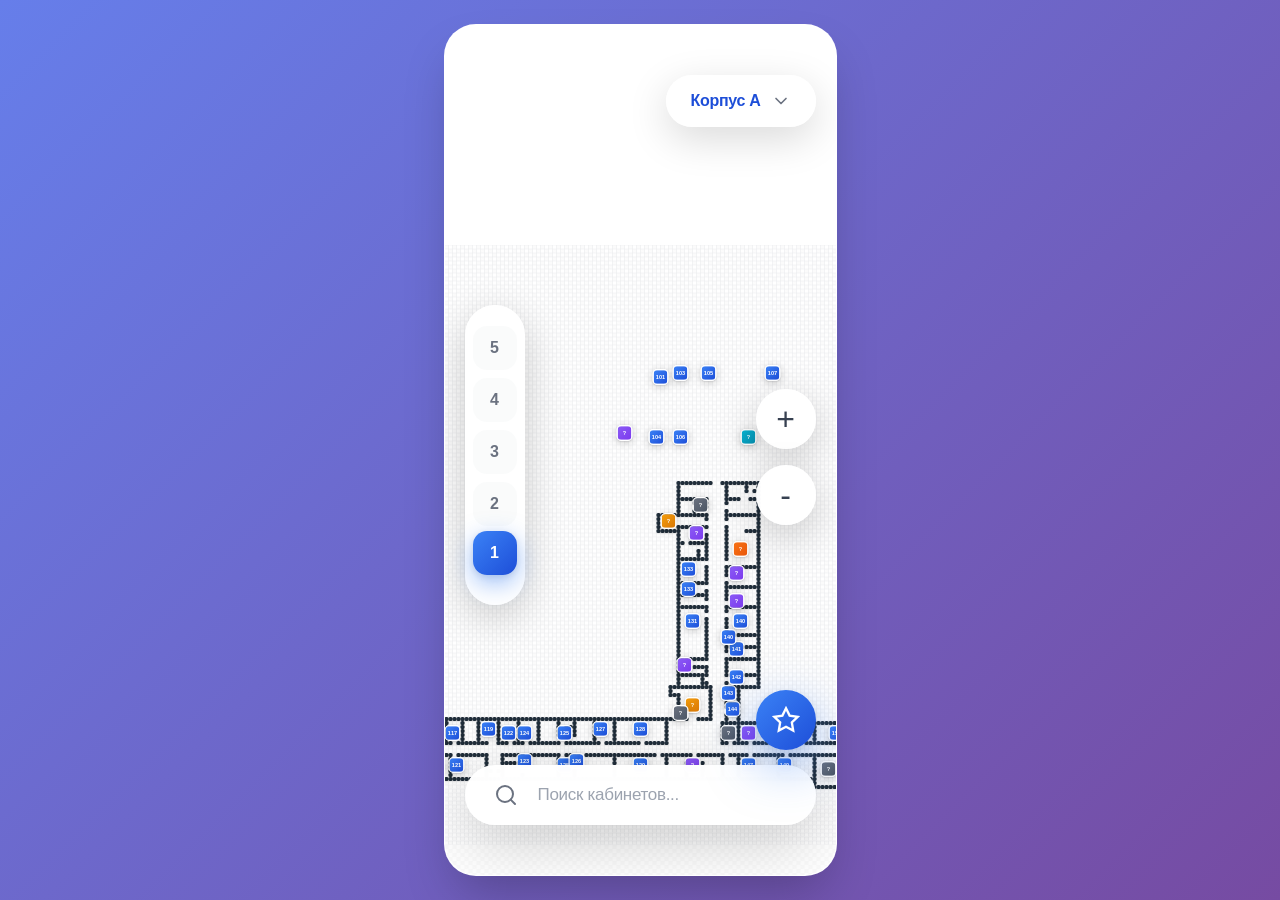
==== index.html @ cb7da91e "Add files via upload" ====
<!DOCTYPE html>
<html lang="ru">
<head>
    <title>Навигатор по ВУЗу</title>
    <meta charset="UTF-8">
    <meta name="viewport" content="width=device-width, initial-scale=1.0">
    <meta name="theme-color" content="#4a6fa5">
    
    <link rel="stylesheet" href="styles/main.css">
    <link rel="icon" href="data:image/svg+xml,<svg xmlns=%22http://www.w3.org/2000/svg%22 viewBox=%220 0 100 100%22><text y=%22.9em%22 font-size=%2290%22>📍</text></svg>">
</head>
<body>
    <div class="app-container" id="appContainer">
        <!-- Карта -->
        <div class="map-container" id="mapContainer">
            <div class="map-grid" id="mapGrid"></div>
            <div class="map-content" id="mapContent"></div>
        </div>
        
        <!-- Индикатор перемещения -->
        <div class="move-indicator" id="moveIndicator">Перемещайте карту пальцем</div>
        
        <!-- Информация о маршруте -->
        <div class="route-info" id="routeInfo">
            <div class="route-header">
                <div class="route-title">Маршрут построен</div>
                <button class="close-btn" id="closeRouteInfo">×</button>
            </div>
            <div class="route-details">
                <div class="route-detail">
                    <svg class="detail-icon" viewBox="0 0 24 24" fill="none" stroke="currentColor">
                        <circle cx="12" cy="12" r="10" stroke-width="2"/>
                        <path d="M12 8V12L14 14" stroke-width="2"/>
                    </svg>
                    <span>От: <span id="routeFrom">-</span></span>
                </div>
                <div class="route-detail">
                    <svg class="detail-icon" viewBox="0 0 24 24" fill="none" stroke="currentColor">
                        <path d="M21 10c0 7-9 13-9 13s-9-6-9-13a9 9 0 0 1 18 0z" stroke-width="2"/>
                        <circle cx="12" cy="10" r="3" stroke-width="2"/>
                    </svg>
                    <span>До: <span id="routeTo">-</span></span>
                </div>
            </div>
            <div class="route-stats">
                <div class="stat-item">
                    <div class="stat-value" id="routeDistance">-</div>
                    <div class="stat-label">Расстояние</div>
                </div>
                <div class="stat-item">
                    <div class="stat-value" id="routeTime">-</div>
                    <div class="stat-label">Время</div>
                </div>
                <div class="stat-item">
                    <div class="stat-value" id="routeFloor">1</div>
                    <div class="stat-label">Этаж</div>
                </div>
            </div>
        </div>
        
        <!-- Селектор корпусов -->
        <div class="building-selector">
            <div class="building-btn" id="buildingBtn">
                <span id="currentBuilding">Корпус А</span>
                <svg width="20" height="20" viewBox="0 0 24 24" fill="none" stroke="currentColor">
                    <path d="M6 9L12 15L18 9" stroke-width="2" stroke-linecap="round" stroke-linejoin="round"/>
                </svg>
            </div>
            <div class="building-dropdown" id="buildingDropdown">
                <div class="building-option active" data-building="A">Корпус А</div>
                <div class="building-option" data-building="B">Корпус Б</div>
                <div class="building-option" data-building="V">Корпус В</div>
                <div class="building-option" data-building="G">Корпус Г</div>
                <div class="building-option" data-building="D">Корпус Д</div>
            </div>
        </div>
        
        <!-- ПОИСК ВНИЗУ (обычный режим) -->
        <div class="search-container">
            <div class="search-box" id="searchTrigger">
                <svg class="search-icon" viewBox="0 0 24 24" fill="none" stroke="currentColor">
                    <path d="M11 19C15.4183 19 19 15.4183 19 11C19 6.58172 15.4183 3 11 3C6.58172 3 3 6.58172 3 11C3 15.4183 6.58172 19 11 19Z" stroke-width="2" stroke-linecap="round" stroke-linejoin="round"/>
                    <path d="M21 21L16.65 16.65" stroke-width="2" stroke-linecap="round" stroke-linejoin="round"/>
                </svg>
                <div class="search-placeholder">Поиск кабинетов...</div>
            </div>
        </div>
        
        <!-- Быстрое построение маршрута -->
        <div class="route-btn" id="quickRouteBtn">
            <svg class="route-icon" viewBox="0 0 24 24" fill="none" stroke="currentColor" stroke-width="2">
                <path d="M12 2L15.09 8.26L22 9.27L17 14.14L18.18 21.02L12 17.77L5.82 21.02L7 14.14L2 9.27L8.91 8.26L12 2Z"/>
            </svg>
        </div>
        
        <!-- Масштаб карты -->
        <div class="zoom-controls">
            <button class="zoom-btn" id="zoomIn">+</button>
            <button class="zoom-btn" id="zoomOut">-</button>
        </div>
        
        <!-- Переключение этажей -->
        <div class="floor-controls">
            <div class="floor-btn" data-floor="5">5</div>
            <div class="floor-btn" data-floor="4">4</div>
            <div class="floor-btn" data-floor="3">3</div>
            <div class="floor-btn" data-floor="2">2</div>
            <div class="floor-btn active" data-floor="1">1</div>
        </div>
        
        <!-- Окно информации о точке -->
        <div class="point-info" id="pointInfo">
            <div class="point-header">
                <div class="point-title" id="pointTitle">Кабинет 101</div>
                <button class="close-btn" id="closePointInfo">×</button>
            </div>
            <div class="point-details">
                <div class="point-detail">
                    <svg class="detail-icon" viewBox="0 0 24 24" fill="none" stroke="currentColor">
                        <rect x="3" y="3" width="18" height="18" rx="2" stroke-width="2"/>
                        <path d="M3 9h18" stroke-width="2"/>
                        <path d="M9 21V9" stroke-width="2"/>
                    </svg>
                    <span>Тип: <span id="pointType">Кабинет</span></span>
                </div>
                <div class="point-detail">
                    <svg class="detail-icon" viewBox="0 0 24 24" fill="none" stroke="currentColor">
                        <path d="M19 21V5a2 2 0 0 0-2-2H7a2 2 0 0 0-2 2v16m14 0h2m-2 0h-5m-9 0H3m2 0h5M9 7h1m-1 4h1m4-4h1m-1 4h1m-5 8v-4h1v4m3-4v4" stroke-width="2"/>
                    </svg>
                    <span>Этаж: <span id="pointFloor">1</span></span>
                </div>
                <div class="point-detail">
                    <svg class="detail-icon" viewBox="0 0 24 24" fill="none" stroke="currentColor">
                        <circle cx="12" cy="12" r="10" stroke-width="2"/>
                        <path d="M12 6V12L16 14" stroke-width="2"/>
                    </svg>
                    <span>Время: 8:00-20:00</span>
                </div>
            </div>
            <div class="point-buttons">
                <button class="btn btn-secondary" id="setAsStartPoint">Отсюда</button>
                <button class="btn btn-primary" id="setAsEndPoint">Сюда</button>
            </div>
        </div>
    </div>
    
    <!-- ПОЛНОЭКРАННЫЙ ПОИСК -->
    <div class="search-overlay" id="searchOverlay">
        <div class="search-header">
            <div class="search-input-container">
                <svg class="search-icon" viewBox="0 0 24 24" fill="none" stroke="currentColor">
                    <path d="M11 19C15.4183 19 19 15.4183 19 11C19 6.58172 15.4183 3 11 3C6.58172 3 3 6.58172 3 11C3 15.4183 6.58172 19 11 19Z" stroke-width="2" stroke-linecap="round" stroke-linejoin="round"/>
                    <path d="M21 21L16.65 16.65" stroke-width="2" stroke-linecap="round" stroke-linejoin="round"/>
                </svg>
                <input type="text" class="search-input-full" placeholder="Поиск кабинетов..." id="searchInputFull" autocomplete="off">
                <button class="search-close-btn" id="closeSearch">×</button>
            </div>
        </div>
        <div class="search-results" id="searchResults">
            <!-- Результаты поиска будут добавляться динамически -->
        </div>
    </div>

    <!-- Скрипты -->
    <script src="scripts/utils.js"></script>
    <script src="scripts/pathfinder.js"></script>
    <script src="scripts/main.js"></script>
    
    <!-- Данные карты -->
    <script>
        window.mapData = {
            "floors": [
                {
                    "id": 0,
                    "name": "Этаж 1",
                    "grid": {
                        "width": 225,
                        "height": 150
                    },
                    "walls": [
                        [8,53],[9,53],[10,53],[11,53],[12,53],[13,53],[14,53],[15,53],[16,53],[17,53],[18,53],[19,53],[20,53],[21,53],[16,121],[16,122],[16,123],[16,124],[16,119],[16,118],[15,118],[14,118],[13,118],[16,117],[16,115],[16,114],[16,113],[16,111],[16,108],[13,114],[13,115],[13,116],[13,117],[12,118],[11,118],[10,118],[9,118],[15,124],[27,143],[26,143],[22,143],[23,143],[24,143],[25,143],[28,143],[28,142],[28,127],[28,128],[28,129],[28,130],[28,131],[28,132],[28,133],[28,135],[28,136],[24,140],[25,140],[26,140],[28,141],[28,140],[28,139],[28,138],[28,137],[28,134],[27,140],[19,130],[20,130],[17,130],[17,129],[17,128],[17,126],[17,124],[17,125],[14,124],[13,124],[10,124],[9,124],[11,124],[12,124],[9,123],[9,122],[9,121],[9,120],[9,119],[9,143],[9,140],[9,142],[9,141],[9,139],[9,138],[9,137],[9,135],[9,136],[9,134],[9,133],[9,131],[9,132],[9,130],[9,129],[9,128],[9,127],[9,125],[9,126],[10,130],[11,130],[12,130],[13,130],[14,130],[16,130],[15,130],[21,130],[20,131],[20,133],[20,132],[20,143],[21,143],[20,141],[20,140],[20,139],[23,141],[23,140],[20,134],[20,136],[20,138],[20,137],[20,135],[10,143],[11,143],[12,143],[13,143],[14,143],[15,143],[16,143],[18,143],[17,143],[19,143],[23,130],[26,130],[25,130],[24,130],[27,130],[25,124],[24,124],[23,124],[21,124],[22,124],[21,121],[21,122],[21,123],[21,119],[21,118],[21,117],[21,115],[21,114],[21,113],[22,113],[23,113],[24,113],[25,113],[24,114],[24,115],[24,117],[24,116],[22,118],[23,118],[24,118],[24,119],[24,120],[24,121],[24,122],[24,123],[19,116],[13,113],[14,113],[15,113],[21,111],[21,110],[22,110],[23,110],[21,108],[21,107],[22,107],[23,107],[24,107],[25,107],[27,107],[26,107],[28,107],[28,108],[28,109],[28,110],[28,111],[28,112],[28,113],[26,113],[27,113],[24,110],[25,110],[27,110],[26,110],[16,107],[16,105],[16,106],[21,105],[21,104],[21,103],[21,102],[21,101],[16,95],[16,97],[16,98],[16,99],[16,100],[16,102],[16,103],[16,104],[16,101],[15,107],[14,107],[13,107],[12,107],[11,107],[10,107],[9,107],[16,110],[15,110],[14,110],[13,110],[12,110],[11,110],[10,110],[9,110],[9,109],[9,108],[9,111],[9,112],[9,113],[10,113],[11,113],[12,113],[21,96],[21,100],[21,99],[21,98],[21,97],[21,95],[21,94],[21,92],[21,91],[21,90],[21,89],[21,88],[21,86],[21,87],[22,89],[23,89],[24,89],[25,89],[26,89],[27,89],[28,89],[28,102],[28,101],[28,100],[28,99],[28,98],[28,97],[28,95],[28,96],[28,94],[28,93],[28,91],[28,90],[28,92],[24,94],[25,94],[26,94],[27,94],[26,102],[25,102],[24,102],[23,102],[25,103],[25,104],[22,105],[23,105],[24,105],[25,105],[26,105],[27,105],[28,105],[28,106],[28,104],[28,103],[14,103],[14,102],[14,100],[14,101],[14,97],[14,99],[14,98],[9,97],[10,97],[12,97],[13,97],[11,97],[16,94],[16,93],[9,98],[9,99],[9,100],[9,101],[9,102],[9,103],[9,104],[9,105],[9,106],[10,103],[11,103],[12,103],[13,103],[19,100],[15,94],[14,94],[9,94],[10,94],[11,94],[12,94],[13,94],[9,95],[9,96],[9,93],[9,91],[9,90],[9,89],[9,92],[10,89],[11,89],[13,89],[14,89],[15,89],[16,90],[16,92],[16,91],[16,89],[16,87],[16,84],[16,85],[16,86],[16,88],[12,89],[16,81],[16,80],[16,79],[16,78],[16,77],[16,76],[16,75],[16,73],[16,72],[16,71],[21,81],[21,84],[21,83],[21,82],[22,83],[23,83],[24,83],[25,83],[26,83],[27,83],[28,84],[28,85],[28,86],[28,88],[28,87],[28,83],[28,82],[28,81],[29,82],[31,82],[30,82],[32,82],[33,82],[33,81],[33,80],[33,79],[33,78],[33,77],[31,77],[32,77],[28,78],[28,77],[29,77],[30,77],[28,76],[28,75],[28,74],[28,73],[28,71],[28,72],[21,78],[21,77],[21,76],[21,75],[21,72],[21,71],[21,70],[21,69],[21,73],[21,68],[21,67],[20,67],[19,67],[18,67],[17,67],[9,67],[10,67],[11,67],[12,67],[14,67],[16,67],[15,67],[13,67],[16,68],[16,69],[16,70],[22,67],[23,67],[25,67],[24,67],[26,67],[28,67],[27,67],[28,68],[28,69],[28,70],[9,69],[9,88],[9,87],[9,86],[9,85],[9,84],[10,83],[11,83],[13,83],[12,83],[14,83],[15,83],[16,83],[15,78],[14,78],[15,75],[13,75],[12,75],[11,75],[10,75],[9,76],[9,75],[9,77],[9,79],[9,80],[9,81],[9,78],[9,82],[9,83],[10,78],[11,78],[12,78],[13,78],[9,74],[9,73],[9,72],[9,71],[9,70],[9,68],[23,72],[24,72],[25,72],[27,72],[26,72],[22,78],[27,78],[26,78],[25,78],[24,78],[23,78],[29,133],[30,133],[31,133],[32,133],[33,133],[33,124],[33,123],[33,122],[33,121],[33,120],[33,119],[29,118],[30,118],[31,118],[32,118],[33,118],[33,127],[33,128],[33,132],[33,131],[33,130],[33,129],[31,127],[32,127],[29,127],[34,127],[35,127],[37,127],[37,128],[37,129],[37,131],[37,132],[34,133],[35,133],[36,133],[37,133],[38,133],[40,133],[41,133],[39,133],[42,133],[43,133],[46,133],[45,133],[48,127],[38,127],[39,127],[40,127],[41,127],[42,127],[43,127],[44,127],[45,127],[46,127],[47,127],[44,133],[47,133],[49,133],[48,133],[50,133],[51,133],[53,133],[52,133],[54,133],[55,133],[56,133],[57,133],[59,133],[58,133],[60,133],[64,133],[65,133],[65,132],[65,131],[65,130],[65,129],[66,127],[65,127],[65,128],[67,127],[68,127],[69,127],[70,127],[70,129],[70,130],[70,132],[70,133],[66,133],[67,133],[69,133],[68,133],[69,129],[68,129],[66,129],[67,129],[61,133],[62,133],[63,133],[61,132],[61,131],[61,130],[61,129],[61,127],[61,128],[64,131],[62,131],[55,127],[56,127],[57,127],[58,127],[59,127],[60,127],[52,127],[51,127],[50,127],[52,128],[54,127],[52,129],[52,130],[52,131],[52,132],[52,124],[34,118],[35,118],[36,118],[37,118],[35,124],[36,122],[35,122],[35,123],[37,122],[38,122],[38,121],[38,120],[38,119],[38,118],[38,123],[38,124],[40,124],[41,124],[42,124],[42,123],[42,121],[36,124],[37,124],[42,122],[42,120],[42,119],[39,118],[40,118],[41,118],[25,116],[26,116],[27,116],[28,116],[28,117],[28,118],[28,120],[28,124],[28,123],[28,122],[28,121],[28,119],[29,124],[30,124],[31,124],[42,118],[43,118],[44,118],[46,118],[45,118],[47,122],[47,121],[47,120],[47,119],[47,118],[45,124],[44,124],[46,124],[47,124],[48,124],[50,124],[49,124],[51,122],[51,123],[51,124],[51,121],[51,120],[51,118],[51,119],[48,118],[49,118],[50,118],[52,118],[53,118],[54,118],[55,118],[55,119],[55,120],[55,121],[55,122],[55,123],[54,124],[55,124],[56,124],[58,124],[57,124],[59,124],[61,124],[60,124],[56,118],[57,118],[58,118],[59,119],[59,121],[59,123],[59,122],[59,120],[59,118],[61,118],[60,118],[62,118],[63,118],[64,118],[64,119],[64,120],[64,122],[64,123],[64,124],[64,121],[65,118],[67,118],[66,118],[69,118],[68,118],[70,118],[71,118],[72,118],[69,121],[69,120],[69,119],[69,124],[69,123],[69,122],[68,124],[65,124],[66,124],[70,124],[72,124],[73,124],[74,124],[74,123],[74,122],[74,121],[74,120],[74,118],[74,119],[73,118],[75,118],[76,118],[77,118],[78,118],[79,118],[72,127],[73,127],[74,127],[75,127],[76,127],[77,127],[79,127],[78,127],[81,127],[82,127],[83,127],[84,127],[83,132],[83,131],[83,129],[83,128],[83,130],[87,127],[86,127],[88,127],[89,127],[90,127],[92,127],[91,127],[93,127],[93,128],[93,129],[93,130],[93,131],[93,132],[79,128],[79,129],[79,130],[79,131],[79,132],[71,133],[73,133],[72,133],[74,133],[75,133],[76,133],[77,133],[79,133],[78,133],[81,133],[80,133],[82,133],[83,133],[84,133],[85,133],[87,133],[86,133],[88,133],[89,133],[90,133],[92,133],[93,133],[94,133],[91,133],[95,133],[97,133],[96,133],[98,133],[99,133],[100,133],[101,133],[103,133],[102,133],[104,133],[105,133],[106,133],[106,132],[106,131],[106,130],[106,129],[106,128],[106,127],[106,123],[106,121],[106,122],[106,120],[106,119],[106,118],[107,118],[108,118],[109,118],[110,118],[111,118],[80,118],[82,118],[81,118],[83,118],[84,118],[85,118],[86,118],[87,118],[88,118],[89,118],[90,118],[92,118],[91,118],[93,118],[94,118],[95,118],[96,118],[97,118],[98,118],[99,118],[100,118],[102,118],[101,118],[103,118],[104,118],[105,118],[93,119],[93,120],[93,121],[93,122],[93,123],[93,124],[75,124],[77,124],[76,124],[78,124],[79,124],[81,124],[82,124],[83,124],[84,124],[85,124],[86,124],[87,124],[89,124],[88,124],[91,124],[92,124],[88,123],[88,122],[88,121],[88,119],[88,120],[94,124],[94,127],[95,127],[96,127],[97,127],[98,127],[99,127],[100,127],[102,127],[101,127],[103,127],[105,127],[101,124],[102,124],[103,124],[104,124],[105,124],[106,124],[98,124],[99,124],[95,124],[96,124],[97,124],[79,119],[79,120],[79,121],[79,122],[81,120],[83,119],[83,120],[82,120],[83,121],[83,122],[107,133],[108,133],[109,133],[110,133],[107,127],[109,127],[108,127],[110,127],[111,127],[112,127],[114,127],[115,127],[117,127],[118,127],[116,127],[120,127],[120,128],[120,129],[120,130],[120,131],[120,132],[111,133],[113,133],[112,133],[114,133],[115,133],[116,133],[117,133],[118,133],[119,133],[120,133],[115,132],[115,131],[115,130],[115,129],[111,130],[111,129],[111,131],[111,132],[119,127],[120,124],[120,123],[120,122],[120,121],[120,119],[120,120],[121,133],[122,133],[124,133],[132,133],[130,133],[123,133],[125,133],[126,133],[128,133],[127,133],[129,133],[131,133],[133,133],[124,132],[124,131],[124,130],[124,129],[124,128],[124,127],[122,127],[123,127],[125,127],[126,127],[128,127],[129,127],[130,127],[131,127],[132,127],[133,127],[134,128],[134,129],[134,130],[134,131],[134,132],[134,133],[134,127],[135,127],[137,127],[138,127],[139,127],[140,127],[141,127],[142,127],[143,127],[143,128],[143,129],[143,130],[143,132],[143,131],[143,133],[141,133],[135,133],[136,133],[137,133],[138,133],[139,133],[140,133],[142,133],[114,118],[115,118],[116,118],[117,118],[117,116],[117,117],[121,118],[121,117],[121,115],[121,114],[122,114],[123,114],[121,113],[121,111],[121,110],[121,109],[122,110],[123,110],[124,110],[124,111],[124,112],[124,113],[124,114],[124,115],[124,117],[124,119],[124,116],[124,118],[121,119],[122,119],[123,119],[124,120],[124,121],[124,122],[124,123],[123,124],[124,124],[121,124],[125,124],[126,124],[128,124],[129,124],[130,124],[131,124],[132,124],[134,124],[133,124],[134,123],[134,122],[134,120],[134,121],[134,119],[125,119],[126,119],[127,119],[128,119],[129,119],[130,119],[131,119],[133,119],[135,119],[136,119],[137,119],[138,119],[139,119],[141,119],[142,119],[143,120],[143,121],[143,122],[143,123],[143,124],[143,119],[140,119],[139,124],[141,124],[142,124],[135,124],[136,124],[137,124],[138,124],[117,111],[117,112],[117,114],[117,115],[117,113],[121,107],[121,106],[121,105],[121,104],[121,103],[122,103],[123,103],[124,103],[126,103],[127,103],[125,103],[122,107],[123,107],[124,107],[126,107],[125,107],[127,107],[128,107],[129,106],[128,103],[129,103],[129,105],[129,104],[129,107],[129,108],[129,109],[125,110],[126,110],[128,110],[127,110],[129,110],[129,102],[129,101],[129,100],[129,99],[129,98],[121,101],[121,100],[122,100],[123,100],[124,100],[125,100],[126,100],[127,100],[128,100],[109,117],[109,116],[109,115],[109,114],[109,112],[109,113],[108,112],[107,110],[107,111],[107,112],[108,110],[109,110],[110,110],[112,110],[113,110],[111,110],[114,110],[115,110],[116,110],[117,110],[116,109],[116,107],[116,106],[116,105],[116,103],[116,102],[115,103],[114,103],[113,103],[112,103],[111,103],[109,103],[110,103],[114,107],[115,107],[115,108],[115,109],[109,107],[110,107],[111,107],[112,107],[113,107],[114,105],[113,105],[115,105],[109,109],[109,108],[109,106],[109,105],[109,104],[121,98],[121,97],[122,97],[123,97],[125,97],[124,99],[124,97],[126,97],[127,97],[128,97],[129,97],[116,101],[116,100],[116,99],[116,98],[116,97],[116,95],[116,94],[116,93],[116,91],[116,90],[115,90],[114,90],[113,90],[112,90],[111,90],[110,90],[109,90],[109,102],[109,101],[109,100],[109,99],[109,98],[109,97],[109,96],[109,95],[109,94],[109,93],[109,92],[109,91],[121,96],[121,95],[121,93],[121,94],[121,91],[121,90],[122,90],[123,90],[124,90],[125,90],[126,90],[128,90],[127,90],[129,91],[129,93],[129,94],[129,95],[129,96],[129,92],[129,90],[129,89],[129,88],[129,87],[129,86],[129,85],[129,84],[121,85],[122,85],[123,85],[125,85],[124,85],[126,85],[127,85],[128,85],[121,84],[121,88],[121,87],[121,86],[116,88],[116,87],[116,86],[116,84],[116,83],[116,82],[116,81],[116,80],[115,84],[114,84],[112,84],[109,84],[109,85],[109,86],[109,87],[109,88],[109,89],[110,87],[111,87],[112,87],[113,87],[114,87],[115,87],[110,84],[111,84],[113,84],[116,78],[116,77],[116,76],[116,75],[116,74],[116,72],[116,73],[116,70],[116,68],[116,67],[116,65],[116,64],[116,63],[115,63],[114,63],[113,63],[112,63],[111,63],[110,63],[109,63],[109,83],[109,82],[109,81],[109,79],[109,80],[109,77],[109,78],[109,76],[109,75],[109,74],[109,73],[109,72],[109,71],[107,71],[108,71],[109,70],[110,70],[112,70],[111,70],[113,70],[114,70],[115,70],[112,74],[113,74],[114,74],[115,74],[110,74],[114,77],[114,76],[110,78],[111,78],[112,78],[113,78],[114,78],[115,78],[121,82],[121,81],[121,80],[121,78],[121,77],[121,76],[121,75],[121,74],[121,73],[121,72],[121,71],[121,70],[121,68],[121,67],[122,67],[123,67],[124,67],[125,67],[126,71],[127,71],[128,71],[129,83],[129,82],[129,81],[129,80],[122,80],[123,80],[124,80],[125,80],[127,80],[126,80],[128,80],[129,79],[129,78],[129,77],[129,76],[129,75],[129,74],[129,73],[129,72],[129,71],[129,70],[129,69],[129,68],[129,67],[126,67],[127,67],[128,67],[121,66],[121,64],[121,63],[121,62],[121,61],[121,60],[121,59],[120,59],[117,59],[116,59],[122,59],[123,59],[124,59],[125,59],[126,59],[127,59],[129,59],[128,59],[129,60],[129,66],[129,65],[129,64],[129,63],[129,62],[129,61],[127,63],[128,63],[126,61],[126,60],[128,61],[122,63],[123,63],[124,63],[108,67],[107,67],[106,67],[105,67],[104,68],[104,69],[104,70],[104,71],[105,71],[106,71],[104,67],[109,67],[110,67],[111,67],[112,67],[113,67],[114,67],[115,67],[113,66],[113,64],[109,66],[109,65],[109,64],[109,62],[109,61],[109,60],[109,59],[110,59],[111,59],[112,59],[113,59],[114,59],[115,59],[116,96],[144,127],[145,127],[146,127],[147,127],[148,127],[144,124],[145,124],[146,124],[148,124],[147,124],[150,124],[151,124],[151,123],[151,122],[151,121],[151,120],[151,119],[144,119],[145,119],[146,119],[147,119],[148,119],[149,119],[150,119],[153,119],[152,119],[154,119],[156,119],[155,119],[157,119],[158,119],[159,119],[160,119],[161,119],[162,119],[166,119],[165,119],[164,119],[163,119],[152,124],[153,124],[154,124],[155,124],[163,124],[162,124],[161,124],[160,124],[159,124],[158,124],[166,124],[167,124],[167,123],[167,122],[167,121],[167,120],[167,119],[168,119],[169,119],[170,119],[173,119],[172,119],[171,119],[174,119],[174,120],[174,121],[168,124],[169,124],[150,127],[151,127],[151,128],[151,129],[151,130],[151,131],[143,134],[143,135],[144,135],[145,135],[146,135],[147,135],[148,135],[150,135],[151,135],[149,135],[151,134],[151,133],[151,132],[174,136],[174,135],[174,134],[174,133],[176,132],[175,132],[174,132],[178,132],[179,132],[181,132],[182,132],[183,132],[184,132],[184,133],[184,134],[184,135],[184,136],[175,136],[176,136],[178,136],[179,136],[181,136],[182,136],[183,136],[185,136],[186,136],[172,118],[172,117],[172,116],[172,115],[172,114],[172,113],[172,112],[172,111],[173,111],[174,111],[175,111],[176,111],[177,111],[179,111],[180,111],[178,111],[181,111],[182,111],[183,111],[184,111],[184,112],[184,113],[184,114],[184,115],[184,116],[184,118],[184,119],[184,117],[182,120],[182,121],[182,119],[183,119],[185,119],[188,119],[187,119],[186,119],[189,119],[190,119],[190,124],[188,124],[189,124],[190,123],[190,122],[190,121],[190,120],[191,124],[192,124],[193,124],[194,124],[195,124],[206,127],[206,128],[207,127],[208,127],[209,127],[211,127],[212,127],[213,127],[214,127],[215,127],[219,127],[220,127],[220,128],[220,130],[220,131],[220,132],[220,133],[220,134],[220,135],[200,136],[201,136],[202,136],[203,136],[204,136],[206,136],[205,136],[206,135],[206,134],[206,131],[206,129],[206,130],[206,132],[206,133],[214,128],[214,129],[214,130],[214,131],[214,132],[214,134],[214,135],[214,136],[214,133],[220,136],[220,129],[219,136],[218,136],[217,136],[216,136],[215,136],[207,136],[209,136],[210,136],[208,136],[211,136],[212,136],[213,136],[206,123],[206,124],[198,124],[198,123],[198,122],[198,121],[198,119],[198,120],[191,119],[193,119],[194,119],[192,119],[195,119],[196,119],[197,119],[199,124],[199,119],[200,119],[201,119],[202,119],[204,119],[203,119],[206,119],[206,121],[206,122],[206,120],[207,121],[208,121],[211,121],[212,121],[213,121],[214,121],[214,120],[214,119],[215,119],[216,119],[219,119],[218,119],[217,119],[220,119],[220,121],[220,120],[220,122],[220,123],[220,124],[219,124],[215,124],[214,122],[214,123],[214,124],[213,124],[212,124],[211,124],[207,124],[208,124],[209,124],[201,124],[202,124],[203,124],[204,124],[205,124],[189,136],[190,136],[191,136],[192,136],[194,136],[193,136],[195,136],[197,136],[196,136],[198,136],[199,136],[173,136],[172,136],[171,136],[170,136],[169,136],[151,136],[152,136],[153,136],[154,136],[155,136],[157,136],[156,136],[158,136],[159,136],[160,136],[161,136],[162,136],[163,136],[164,136],[165,136],[167,136],[168,136],[166,136],[188,136],[187,136],[183,121],[183,122],[184,122],[184,123],[185,123],[185,124],[186,124],[187,124],[173,121],[173,122],[172,122],[172,123],[171,123],[171,124],[170,124],[205,119],[207,119],[208,119],[210,119],[209,119],[211,119],[212,119],[213,119]
                    ],
                    "points": [
                        {"id": 1, "name": "Кабинет 113 (ФЭУ НИЧ)", "type": "other", "x": 13, "y": 127},
                        {"id": 3, "name": "Лестница", "type": "stairs", "x": 30, "y": 79},
                        {"id": 4, "name": "Кабинет 128", "type": "room", "x": 100, "y": 121},
                        {"id": 5, "name": "Кабинет 129", "type": "room", "x": 100, "y": 130},
                        {"id": 6, "name": "Кабинет 133", "type": "room", "x": 112, "y": 81},
                        {"id": 7, "name": "Буфет", "type": "cafe", "x": 125, "y": 76},
                        {"id": 8, "name": "Лестница", "type": "stairs", "x": 107, "y": 69},
                        {"id": 9, "name": "Кабинет 131", "type": "room", "x": 113, "y": 94},
                        {"id": 10, "name": "Деканат ФКТиПМ", "type": "office", "x": 113, "y": 130},
                        {"id": 11, "name": "Туалет (Мужской)", "type": "toilet", "x": 111, "y": 105},
                        {"id": 12, "name": "Кабинет 100С", "type": "room", "x": 210, "y": 131},
                        {"id": 13, "name": "Лестница", "type": "stairs", "x": 178, "y": 116},
                        {"id": 14, "name": "Буфет", "type": "cafe", "x": 202, "y": 122},
                        {"id": 15, "name": "Гардероб", "type": "other", "x": 194, "y": 122},
                        {"id": 16, "name": "Гардероб (Красный)", "type": "other", "x": 155, "y": 122},
                        {"id": 17, "name": "Гардероб (Желтый)", "type": "other", "x": 164, "y": 122},
                        {"id": 18, "name": "Лестница", "type": "stairs", "x": 113, "y": 115},
                        {"id": 19, "name": "Банкомат Сбер", "type": "other", "x": 110, "y": 117},
                        {"id": 20, "name": "Служебное помещение", "type": "other", "x": 122, "y": 122},
                        {"id": 21, "name": "Киоск сувенирной продукции КубГУ", "type": "other", "x": 170, "y": 121},
                        {"id": 22, "name": "Волонтерский центр", "type": "other", "x": 147, "y": 131},
                        {"id": 23, "name": "Кабинет 150", "type": "room", "x": 149, "y": 122},
                        {"id": 24, "name": "Главный вход", "type": "entrance", "x": 179, "y": 134},
                        {"id": 25, "name": "Приемная комиссия", "type": "office", "x": 114, "y": 72},
                        {"id": 26, "name": "Астрофизическая обсерватория", "type": "other", "x": 115, "y": 65},
                        {"id": 28, "name": "Кафедра информационных технологий", "type": "office", "x": 124, "y": 89},
                        {"id": 29, "name": "Кафедра математического моделирования", "type": "office", "x": 124, "y": 82},
                        {"id": 30, "name": "Кабинет 133а", "type": "room", "x": 112, "y": 86},
                        {"id": 31, "name": "Кабинет 144", "type": "room", "x": 123, "y": 116},
                        {"id": 32, "name": "Кабинет 143", "type": "room", "x": 122, "y": 112},
                        {"id": 33, "name": "Кабинет 142", "type": "room", "x": 124, "y": 108},
                        {"id": 34, "name": "Кабинет 141", "type": "room", "x": 124, "y": 101},
                        {"id": 35, "name": "Кабинет 140а", "type": "room", "x": 122, "y": 98},
                        {"id": 36, "name": "Кабинет 140", "type": "room", "x": 125, "y": 94},
                        {"id": 37, "name": "Кабинет 149", "type": "room", "x": 136, "y": 130},
                        {"id": 38, "name": "Кабинет 148", "type": "room", "x": 140, "y": 121},
                        {"id": 39, "name": "Кафедра вычислительных технологий", "type": "office", "x": 127, "y": 122},
                        {"id": 40, "name": "Кабинет 147", "type": "room", "x": 127, "y": 130},
                        {"id": 41, "name": "Лестница", "type": "stairs", "x": 26, "y": 120},
                        {"id": 42, "name": "Туалет (Инвалиды)", "type": "toilet", "x": 31, "y": 121},
                        {"id": 43, "name": "Туалет (Женский)", "type": "toilet", "x": 35, "y": 121},
                        {"id": 44, "name": "Музей", "type": "other", "x": 23, "y": 134},
                        {"id": 45, "name": "Кабинет 127", "type": "room", "x": 90, "y": 121},
                        {"id": 47, "name": "Кабинет 123", "type": "room", "x": 71, "y": 129},
                        {"id": 48, "name": "Кабинет 125а", "type": "room", "x": 81, "y": 130},
                        {"id": 49, "name": "Кабинет 125", "type": "room", "x": 81, "y": 122},
                        {"id": 50, "name": "Кабинет 126", "type": "room", "x": 84, "y": 129},
                        {"id": 51, "name": "Кабинет 124", "type": "room", "x": 71, "y": 122},
                        {"id": 52, "name": "Кабинет 122", "type": "room", "x": 67, "y": 122},
                        {"id": 53, "name": "Кабинет 119", "type": "room", "x": 62, "y": 121},
                        {"id": 55, "name": "Кабинет 121", "type": "room", "x": 54, "y": 130},
                        {"id": 57, "name": "Кафедра прикладной математики", "type": "office", "x": 43, "y": 122},
                        {"id": 58, "name": "Кабинет 117", "type": "room", "x": 53, "y": 122},
                        {"id": 59, "name": "Кабинет 118а", "type": "room", "x": 39, "y": 122},
                        {"id": 60, "name": "Кабинет 114а", "type": "room", "x": 30, "y": 130},
                        {"id": 61, "name": "Кабинет 116", "type": "room", "x": 49, "y": 130},
                        {"id": 62, "name": "Кабинет 112", "type": "room", "x": 14, "y": 121},
                        {"id": 63, "name": "Кабинет 110а", "type": "room", "x": 23, "y": 116},
                        {"id": 64, "name": "Кабинет 111а", "type": "room", "x": 14, "y": 116},
                        {"id": 65, "name": "Кабинет 108", "type": "room", "x": 22, "y": 106},
                        {"id": 66, "name": "Кабинет 110", "type": "room", "x": 23, "y": 109},
                        {"id": 67, "name": "Кабинет 109а", "type": "room", "x": 23, "y": 111},
                        {"id": 68, "name": "Кабинет 111", "type": "room", "x": 13, "y": 112},
                        {"id": 69, "name": "Кабинет 109", "type": "room", "x": 13, "y": 109},
                        {"id": 70, "name": "Кабинет 106", "type": "room", "x": 24, "y": 92},
                        {"id": 71, "name": "Кабинет 106а", "type": "room", "x": 24, "y": 99},
                        {"id": 72, "name": "Кабинет 107а", "type": "room", "x": 12, "y": 96},
                        {"id": 73, "name": "Кабинет 107б", "type": "room", "x": 13, "y": 105},
                        {"id": 74, "name": "Кабинет 105", "type": "room", "x": 23, "y": 85},
                        {"id": 75, "name": "Кабинет 102", "type": "room", "x": 24, "y": 75},
                        {"id": 76, "name": "Кабинет 101", "type": "room", "x": 12, "y": 71},
                        {"id": 77, "name": "Кабинет 103", "type": "room", "x": 13, "y": 81},
                        {"id": 78, "name": "Лифт", "type": "elevator", "x": 127, "y": 48},
                        {"id": 79, "name": "Кафедра анализа данных и искусственного интеллекта", "type": "office", "x": 96, "y": 47},
                        {"id": 80, "name": "Кабинет А104", "type": "room", "x": 104, "y": 48},
                        {"id": 81, "name": "Кабинет А106", "type": "room", "x": 110, "y": 48},
                        {"id": 82, "name": "Кабинет А103", "type": "room", "x": 110, "y": 32},
                        {"id": 83, "name": "Кабинет А101а", "type": "room", "x": 105, "y": 33},
                        {"id": 84, "name": "Кабинет А105а", "type": "room", "x": 117, "y": 32},
                        {"id": 85, "name": "Кабинет А107а", "type": "room", "x": 133, "y": 32}
                    ]
                }
            ],
            "config": {
                "wallColor": "#2c3e50"
            }
        };
        
        // Инициализируем приложение после загрузки страницы
        document.addEventListener('DOMContentLoaded', function() {
            if (window.initApp) window.initApp();
        });
    </script>

    <!-- Модальное окно построения маршрута -->
<div class="route-modal" id="routeModal">
    <div class="route-modal-content">
        <div class="modal-title">Построить маршрут</div>
        <div class="input-group">
            <label class="input-label">Откуда:</label>
            <input type="text" class="modal-input" id="routeFromInput" 
                   placeholder="Начните вводить название..." autocomplete="off">
        </div>
        <div class="input-group">
            <label class="input-label">Куда:</label>
            <input type="text" class="modal-input" id="routeToInput" 
                   placeholder="Начните вводить название..." autocomplete="off">
        </div>
        <div class="modal-buttons">
            <button class="btn btn-secondary" id="cancelRouteBtn">Отмена</button>
            <button class="btn btn-primary" id="confirmRouteBtn">Построить</button>
        </div>
    </div>
</div>

</body>
</html>
---- styles/main.css ----
* {
    margin: 0;
    padding: 0;
    box-sizing: border-box;
    font-family: -apple-system, BlinkMacSystemFont, 'Segoe UI', 'Roboto', 'Oxygen', 'Ubuntu', sans-serif;
}

body {
    background: linear-gradient(135deg, #667eea 0%, #764ba2 100%);
    min-height: 100vh;
    display: flex;
    align-items: center;
    justify-content: center;
    padding: 20px;
    overflow: hidden;
}

.app-container {
    width: 100%;
    max-width: 393px;
    height: 852px;
    background: white;
    border-radius: 32px;
    box-shadow: 
        0 25px 50px -12px rgba(0, 0, 0, 0.25),
        0 0 15px rgba(255, 255, 255, 0.1) inset;
    overflow: hidden;
    position: relative;
    touch-action: none;
    display: flex;
    flex-direction: column;
    border: 1px solid rgba(255, 255, 255, 0.2);
}

/* Карта */
.map-container {
    width: 2250px; /* 225 cells * 10px */
    height: 1500px; /* 150 cells * 10px */
    position: relative;
    background: 
        linear-gradient(45deg, #fafafa 25%, transparent 25%),
        linear-gradient(-45deg, #fafafa 25%, transparent 25%),
        linear-gradient(45deg, transparent 75%, #fafafa 75%),
        linear-gradient(-45deg, transparent 75%, #fafafa 75%);
    background-size: 20px 20px;
    background-position: 0 0, 0 10px, 10px -10px, -10px 0px;
    transform-origin: center center;
    transition: transform 0.1s ease-out, filter 0.3s ease;
    cursor: grab;
    flex: 1;
    overflow: hidden;
    border-radius: 20px;
    margin: -400px -625px; /* Центрируем карту */
}

.map-container:active {
    cursor: grabbing;
}

.map-container.blurred {
    filter: blur(8px);
    opacity: 0.95;
}

.map-grid {
    position: absolute;
    top: 0;
    left: 0;
    width: 100%;
    height: 100%;
    z-index: 1;
    pointer-events: none;
}

.map-content {
    position: absolute;
    top: 0;
    left: 0;
    width: 100%;
    height: 100%;
    z-index: 2;
}

.cell {
    position: absolute;
    border: 1px solid rgba(229, 231, 235, 0.5);
    background: rgba(255, 255, 255, 0.2);
}

.cell.wall {
    background: linear-gradient(135deg, #2c3e50, #1a252f);
    border: none;
    border-radius: 4px;
    box-shadow: 
        inset 0 2px 4px rgba(0, 0, 0, 0.3),
        0 2px 4px rgba(0, 0, 0, 0.1);
}

.point {
    position: absolute;
    width: 40px;
    height: 40px;
    border-radius: 12px;
    border: 3px solid white;
    box-shadow: 
        0 4px 20px rgba(0, 0, 0, 0.2),
        0 2px 4px rgba(0, 0, 0, 0.1);
    cursor: pointer;
    z-index: 10;
    display: flex;
    align-items: center;
    justify-content: center;
    font-weight: 700;
    color: white;
    font-size: 14px;
    transition: all 0.3s cubic-bezier(0.4, 0, 0.2, 1);
    transform: translate(-50%, -50%);
    user-select: none;
    overflow: hidden;
}

.point:hover {
    transform: translate(-50%, -50%) scale(1.15);
    box-shadow: 
        0 8px 32px rgba(0, 0, 0, 0.3),
        0 4px 8px rgba(0, 0, 0, 0.2);
    z-index: 20;
}

.point.selected {
    transform: translate(-50%, -50%) scale(1.2);
    box-shadow: 
        0 0 0 4px rgba(59, 130, 246, 0.5),
        0 8px 32px rgba(0, 0, 0, 0.4);
    animation: pulse 2s infinite;
}

.point-label {
    position: absolute;
    top: -45px;
    left: 50%;
    transform: translateX(-50%);
    background: rgba(17, 24, 39, 0.95);
    color: white;
    padding: 8px 16px;
    border-radius: 12px;
    font-size: 12px;
    font-weight: 500;
    white-space: nowrap;
    opacity: 0;
    transition: all 0.3s ease;
    pointer-events: none;
    z-index: 30;
    box-shadow: 
        0 8px 32px rgba(0, 0, 0, 0.3),
        0 2px 4px rgba(0, 0, 0, 0.1);
    backdrop-filter: blur(10px);
    border: 1px solid rgba(255, 255, 255, 0.1);
}

.point:hover .point-label {
    opacity: 1;
    transform: translateX(-50%) translateY(-5px);
}

/* Цвета точек */
.point.start {
    background: linear-gradient(135deg, #10b981, #059669);
}

.point.end {
    background: linear-gradient(135deg, #ef4444, #dc2626);
}

.point.entrance { 
    background: linear-gradient(135deg, #10b981, #059669);
}

.point.stairs { 
    background: linear-gradient(135deg, #f59e0b, #d97706);
}

.point.elevator { 
    background: linear-gradient(135deg, #06b6d4, #0891b2);
}

.point.toilet { 
    background: linear-gradient(135deg, #8b5cf6, #7c3aed);
}

.point.cafe { 
    background: linear-gradient(135deg, #f97316, #ea580c);
}

.point.library { 
    background: linear-gradient(135deg, #14b8a6, #0d9488);
}

.point.office { 
    background: linear-gradient(135deg, #8b5cf6, #7c3aed);
}

.point.room { 
    background: linear-gradient(135deg, #3b82f6, #1d4ed8);
}

.point.other { 
    background: linear-gradient(135deg, #6b7280, #4b5563);
}

@keyframes pulse {
    0% { 
        box-shadow: 
            0 0 0 0 rgba(59, 130, 246, 0.7),
            0 8px 32px rgba(0, 0, 0, 0.3);
    }
    70% { 
        box-shadow: 
            0 0 0 10px rgba(59, 130, 246, 0),
            0 8px 32px rgba(0, 0, 0, 0.3);
    }
    100% { 
        box-shadow: 
            0 0 0 0 rgba(59, 130, 246, 0),
            0 8px 32px rgba(0, 0, 0, 0.3);
    }
}

.route-cell {
    position: absolute;
    background: linear-gradient(135deg, rgba(59, 130, 246, 0.4), rgba(139, 92, 246, 0.4));
    border: 2px solid rgba(59, 130, 246, 0.8);
    z-index: 5;
    border-radius: 6px;
    animation: fadeIn 0.5s ease-out;
}

.route-line {
    position: absolute;
    background: linear-gradient(90deg, #3b82f6, #8b5cf6);
    border-radius: 4px;
    z-index: 6;
    transform-origin: 0 0;
    box-shadow: 
        0 2px 8px rgba(59, 130, 246, 0.4),
        0 0 4px rgba(255, 255, 255, 0.5) inset;
    animation: drawLine 0.5s ease-out;
}

@keyframes fadeIn {
    from { 
        opacity: 0; 
        transform: scale(0.8) rotate(-5deg); 
    }
    to { 
        opacity: 1; 
        transform: scale(1) rotate(0); 
    }
}

@keyframes drawLine {
    from { 
        transform: scaleX(0); 
        opacity: 0.5;
    }
    to { 
        transform: scaleX(1); 
        opacity: 1;
    }
}

/* Индикатор перемещения */
.move-indicator {
    position: absolute;
    top: 20px;
    left: 50%;
    transform: translateX(-50%);
    background: rgba(17, 24, 39, 0.95);
    color: white;
    padding: 12px 24px;
    border-radius: 24px;
    font-size: 14px;
    font-weight: 500;
    z-index: 100;
    box-shadow: 
        0 8px 32px rgba(0, 0, 0, 0.3),
        0 2px 4px rgba(255, 255, 255, 0.1) inset;
    backdrop-filter: blur(20px);
    border: 1px solid rgba(255, 255, 255, 0.1);
    animation: slideDown 0.5s cubic-bezier(0.34, 1.56, 0.64, 1);
    display: none;
    white-space: nowrap;
}

@keyframes slideDown {
    from { 
        transform: translate(-50%, -30px); 
        opacity: 0; 
    }
    to { 
        transform: translate(-50%, 0); 
        opacity: 1; 
    }
}

/* Информация о маршруте */
.route-info {
    position: absolute;
    top: 20px;
    left: 20px;
    right: 20px;
    background: rgba(255, 255, 255, 0.95);
    border-radius: 24px;
    padding: 24px;
    box-shadow: 
        0 20px 60px rgba(0, 0, 0, 0.2),
        0 0 0 1px rgba(255, 255, 255, 0.1) inset;
    z-index: 100;
    display: none;
    animation: slideUp 0.4s cubic-bezier(0.34, 1.56, 0.64, 1);
    backdrop-filter: blur(20px);
    border: 1px solid rgba(255, 255, 255, 0.2);
}

.route-info.active {
    display: block;
}

.route-header {
    display: flex;
    justify-content: space-between;
    align-items: center;
    margin-bottom: 20px;
}

.route-title {
    font-size: 20px;
    font-weight: 700;
    color: #111827;
    letter-spacing: -0.5px;
}

.close-btn {
    background: rgba(243, 244, 246, 0.8);
    border: none;
    font-size: 24px;
    color: #6b7280;
    cursor: pointer;
    width: 40px;
    height: 40px;
    display: flex;
    align-items: center;
    justify-content: center;
    border-radius: 50%;
    transition: all 0.3s ease;
    backdrop-filter: blur(10px);
}

.close-btn:hover {
    background: rgba(229, 231, 235, 0.9);
    color: #111827;
    transform: rotate(90deg);
}

.route-details {
    margin-bottom: 24px;
}

.route-detail {
    display: flex;
    align-items: center;
    margin-bottom: 16px;
    color: #374151;
    font-size: 15px;
    font-weight: 500;
}

.route-detail .detail-icon {
    width: 24px;
    height: 24px;
    margin-right: 12px;
    color: #3b82f6;
    flex-shrink: 0;
}

.route-stats {
    display: flex;
    justify-content: space-between;
    padding-top: 20px;
    border-top: 1px solid rgba(229, 231, 235, 0.8);
}

.stat-item {
    text-align: center;
    flex: 1;
}

.stat-value {
    font-size: 28px;
    font-weight: 800;
    color: #1d4ed8;
    margin-bottom: 6px;
    letter-spacing: -1px;
}

.stat-label {
    font-size: 13px;
    color: #6b7280;
    font-weight: 600;
    text-transform: uppercase;
    letter-spacing: 0.5px;
    opacity: 0.8;
}

/* Селектор корпусов */
.building-selector {
    position: absolute;
    top: 50px;
    right: 20px;
    z-index: 100;
}

.building-btn {
    min-width: 150px;
    height: 52px;
    background: rgba(255, 255, 255, 0.95);
    border-radius: 26px;
    box-shadow: 
        0 12px 40px rgba(0, 0, 0, 0.15),
        0 0 0 1px rgba(255, 255, 255, 0.1) inset;
    display: flex;
    align-items: center;
    justify-content: space-between;
    padding: 0 24px;
    cursor: pointer;
    transition: all 0.4s cubic-bezier(0.34, 1.56, 0.64, 1);
    font-weight: 700;
    color: #1d4ed8;
    border: 1px solid rgba(255, 255, 255, 0.2);
    backdrop-filter: blur(20px);
    user-select: none;
    letter-spacing: -0.3px;
}

.building-btn:hover {
    transform: translateY(-3px);
    box-shadow: 
        0 20px 60px rgba(0, 0, 0, 0.25),
        0 0 0 1px rgba(255, 255, 255, 0.2) inset;
    border-color: rgba(59, 130, 246, 0.3);
}

.building-btn svg {
    transition: transform 0.4s ease;
    color: #6b7280;
}

.building-btn:hover svg {
    transform: rotate(180deg);
}

.building-dropdown {
    position: absolute;
    top: 64px;
    right: 0;
    width: 180px;
    background: rgba(255, 255, 255, 0.98);
    border-radius: 20px;
    box-shadow: 
        0 20px 60px rgba(0, 0, 0, 0.25),
        0 0 0 1px rgba(255, 255, 255, 0.1) inset;
    display: none;
    flex-direction: column;
    overflow: hidden;
    z-index: 1000;
    border: 1px solid rgba(255, 255, 255, 0.2);
    backdrop-filter: blur(30px);
    animation: fadeInUp 0.4s cubic-bezier(0.34, 1.56, 0.64, 1);
}

@keyframes fadeInUp {
    from { 
        opacity: 0; 
        transform: translateY(-20px) scale(0.95); 
    }
    to { 
        opacity: 1; 
        transform: translateY(0) scale(1); 
    }
}

.building-option {
    padding: 18px 24px;
    cursor: pointer;
    transition: all 0.3s ease;
    font-weight: 600;
    color: #374151;
    border-bottom: 1px solid rgba(243, 244, 246, 0.8);
    user-select: none;
    position: relative;
    overflow: hidden;
}

.building-option:hover {
    background: rgba(249, 250, 251, 0.9);
    color: #1d4ed8;
    padding-left: 32px;
}

.building-option.active {
    background: linear-gradient(135deg, rgba(59, 130, 246, 0.1), rgba(29, 78, 216, 0.1));
    color: #1d4ed8;
    font-weight: 700;
}

.building-option:last-child {
    border-bottom: none;
}

/* ПОИСК */
.search-container {
    position: absolute;
    bottom: 50px;
    left: 20px;
    right: 20px;
    z-index: 100;
}

.search-box {
    width: 100%;
    height: 60px;
    background: rgba(255, 255, 255, 0.98);
    border-radius: 30px;
    box-shadow: 
        0 16px 60px rgba(0, 0, 0, 0.2),
        0 0 0 1px rgba(255, 255, 255, 0.1) inset;
    display: flex;
    align-items: center;
    padding: 0 28px;
    gap: 20px;
    cursor: pointer;
    transition: all 0.4s cubic-bezier(0.34, 1.56, 0.64, 1);
    border: 1px solid rgba(255, 255, 255, 0.2);
    backdrop-filter: blur(20px);
    user-select: none;
}

.search-box:hover {
    transform: translateY(-3px);
    box-shadow: 
        0 24px 80px rgba(0, 0, 0, 0.3),
        0 0 0 1px rgba(255, 255, 255, 0.2) inset;
    border-color: rgba(59, 130, 246, 0.3);
}

.search-placeholder {
    flex: 1;
    font-size: 17px;
    color: #9ca3af;
    font-weight: 500;
    letter-spacing: -0.3px;
}

.search-icon {
    width: 24px;
    height: 24px;
    color: #6b7280;
    flex-shrink: 0;
}

/* Быстрое построение маршрута */
.route-btn {
    position: absolute;
    bottom: 125px;
    right: 20px;
    width: 60px;
    height: 60px;
    background: linear-gradient(135deg, #3b82f6, #1d4ed8);
    border-radius: 50%;
    box-shadow: 
        0 16px 50px rgba(59, 130, 246, 0.5),
        0 4px 12px rgba(0, 0, 0, 0.1);
    display: flex;
    align-items: center;
    justify-content: center;
    cursor: pointer;
    transition: all 0.4s cubic-bezier(0.34, 1.56, 0.64, 1);
    z-index: 100;
    border: none;
    user-select: none;
}

.route-btn:hover {
    transform: translateY(-5px) scale(1.1);
    box-shadow: 
        0 24px 80px rgba(59, 130, 246, 0.7),
        0 8px 20px rgba(0, 0, 0, 0.2);
}

.route-btn:active {
    transform: translateY(-2px) scale(1.05);
}

.route-icon {
    width: 28px;
    height: 28px;
    color: white;
}

/* МАСШТАБ КАРТЫ */
.zoom-controls {
    position: absolute;
    bottom: 350px;
    right: 20px;
    width: 60px;
    display: flex;
    flex-direction: column;
    gap: 16px;
    z-index: 100;
}

.zoom-btn {
    width: 60px;
    height: 60px;
    background: rgba(255, 255, 255, 0.98);
    border-radius: 50%;
    box-shadow: 
        0 12px 40px rgba(0, 0, 0, 0.2),
        0 0 0 1px rgba(255, 255, 255, 0.1) inset;
    display: flex;
    align-items: center;
    justify-content: center;
    cursor: pointer;
    font-size: 32px;
    font-weight: 300;
    color: #374151;
    transition: all 0.4s cubic-bezier(0.34, 1.56, 0.64, 1);
    border: 1px solid rgba(255, 255, 255, 0.2);
    user-select: none;
}

.zoom-btn:hover {
    transform: translateY(-3px);
    box-shadow: 
        0 20px 60px rgba(0, 0, 0, 0.3),
        0 0 0 1px rgba(255, 255, 255, 0.2) inset;
    border-color: rgba(59, 130, 246, 0.3);
    color: #1d4ed8;
    background: white;
}

.zoom-btn:active {
    transform: translateY(-1px);
}

/* ЭТАЖИ */
.floor-controls {
    position: absolute;
    bottom: 270px;
    left: 20px;
    width: 60px;
    height: 300px;
    background: rgba(255, 255, 255, 0.98);
    border-radius: 30px;
    box-shadow: 
        0 12px 40px rgba(0, 0, 0, 0.2),
        0 0 0 1px rgba(255, 255, 255, 0.1) inset;
    display: flex;
    flex-direction: column;
    align-items: center;
    padding: 20px 0;
    gap: 8px;
    z-index: 100;
    border: 1px solid rgba(255, 255, 255, 0.2);
    backdrop-filter: blur(20px);
}

.floor-btn {
    width: 44px;
    height: 44px;
    background: rgba(249, 250, 251, 0.8);
    border-radius: 14px;
    display: flex;
    align-items: center;
    justify-content: center;
    cursor: pointer;
    font-weight: 700;
    color: #6b7280;
    transition: all 0.4s cubic-bezier(0.34, 1.56, 0.64, 1);
    user-select: none;
    position: relative;
    overflow: hidden;
}

.floor-btn:hover {
    background: rgba(229, 231, 235, 0.9);
    transform: translateY(-3px);
    color: #374151;
}

.floor-btn.active {
    background: linear-gradient(135deg, #3b82f6, #1d4ed8);
    color: white;
    box-shadow: 
        0 8px 24px rgba(59, 130, 246, 0.5),
        0 2px 6px rgba(0, 0, 0, 0.1);
    transform: translateY(-3px);
}

/* Окно информации о точке */
.point-info {
    position: absolute;
    bottom: 20px;
    left: 20px;
    right: 20px;
    background: rgba(255, 255, 255, 0.98);
    border-radius: 28px;
    padding: 28px;
    box-shadow: 
        0 20px 80px rgba(0, 0, 0, 0.3),
        0 0 0 1px rgba(255, 255, 255, 0.1) inset;
    transform: translateY(150%);
    transition: transform 0.5s cubic-bezier(0.34, 1.56, 0.64, 1);
    z-index: 100;
    border: 1px solid rgba(255, 255, 255, 0.2);
    backdrop-filter: blur(30px);
}

.point-info.show {
    transform: translateY(0);
}

.point-header {
    display: flex;
    justify-content: space-between;
    align-items: center;
    margin-bottom: 24px;
}

.point-title {
    font-size: 22px;
    font-weight: 800;
    color: #111827;
    letter-spacing: -0.5px;
    line-height: 1.2;
}

.point-details {
    margin-bottom: 28px;
}

.point-detail {
    display: flex;
    align-items: center;
    margin-bottom: 20px;
    color: #374151;
    font-size: 16px;
    font-weight: 500;
}

.point-detail .detail-icon {
    width: 24px;
    height: 24px;
    margin-right: 16px;
    color: #6b7280;
    flex-shrink: 0;
}

.point-buttons {
    display: flex;
    gap: 16px;
}

.btn {
    flex: 1;
    padding: 18px;
    border: none;
    border-radius: 16px;
    font-weight: 700;
    font-size: 16px;
    cursor: pointer;
    transition: all 0.4s cubic-bezier(0.34, 1.56, 0.64, 1);
    display: flex;
    align-items: center;
    justify-content: center;
    user-select: none;
    letter-spacing: -0.3px;
}

.btn-primary {
    background: linear-gradient(135deg, #3b82f6, #1d4ed8);
    color: white;
    box-shadow: 
        0 8px 32px rgba(59, 130, 246, 0.5),
        0 2px 8px rgba(0, 0, 0, 0.1);
}

.btn-primary:hover {
    transform: translateY(-3px);
    box-shadow: 
        0 16px 48px rgba(59, 130, 246, 0.7),
        0 4px 12px rgba(0, 0, 0, 0.15);
    background: linear-gradient(135deg, #2563eb, #1e40af);
}

.btn-primary:active {
    transform: translateY(-1px);
}

.btn-secondary {
    background: rgba(249, 250, 251, 0.9);
    color: #374151;
    border: 1px solid rgba(229, 231, 235, 0.8);
}

.btn-secondary:hover {
    background: rgba(243, 244, 246, 0.95);
    transform: translateY(-3px);
    border-color: rgba(209, 213, 219, 0.9);
}

/* ПОЛНОЭКРАННЫЙ ПОИСК */
.search-overlay {
    position: fixed;
    top: 0;
    left: 0;
    right: 0;
    bottom: 0;
    background: linear-gradient(135deg, #667eea 0%, #764ba2 100%);
    z-index: 2000;
    display: none;
    flex-direction: column;
    animation: slideInUp 0.5s cubic-bezier(0.34, 1.56, 0.64, 1);
}

@keyframes slideInUp {
    from { 
        transform: translateY(100%);
        opacity: 0;
    }
    to { 
        transform: translateY(0);
        opacity: 1;
    }
}

.search-overlay.active {
    display: flex;
}

.search-header {
    padding: 70px 20px 30px;
    background: rgba(255, 255, 255, 0.1);
    backdrop-filter: blur(20px);
    border-bottom: 1px solid rgba(255, 255, 255, 0.1);
    flex-shrink: 0;
}

.search-input-container {
    display: flex;
    align-items: center;
    gap: 20px;
    background: rgba(255, 255, 255, 0.95);
    border-radius: 28px;
    padding: 18px 24px;
    border: 2px solid rgba(255, 255, 255, 0.2);
    transition: all 0.4s ease;
    box-shadow: 
        0 8px 32px rgba(0, 0, 0, 0.2),
        0 2px 8px rgba(255, 255, 255, 0.1) inset;
}

.search-input-container:focus-within {
    border-color: rgba(59, 130, 246, 0.6);
    background: white;
    box-shadow: 
        0 12px 48px rgba(0, 0, 0, 0.3),
        0 0 0 4px rgba(59, 130, 246, 0.2),
        0 4px 12px rgba(255, 255, 255, 0.2) inset;
    transform: translateY(-2px);
}

.search-input-full {
    flex: 1;
    border: none;
    outline: none;
    font-size: 20px;
    color: #111827;
    background: transparent;
    font-weight: 500;
    letter-spacing: -0.3px;
}

.search-input-full::placeholder {
    color: #9ca3af;
    font-weight: 400;
}

.search-close-btn {
    background: rgba(243, 244, 246, 0.8);
    border: none;
    font-size: 28px;
    color: #6b7280;
    cursor: pointer;
    width: 48px;
    height: 48px;
    display: flex;
    align-items: center;
    justify-content: center;
    border-radius: 50%;
    transition: all 0.3s ease;
    backdrop-filter: blur(10px);
    flex-shrink: 0;
}

.search-close-btn:hover {
    background: white;
    color: #111827;
    transform: rotate(90deg);
}

/* Результаты поиска */
.search-results {
    flex: 1;
    overflow-y: auto;
    padding: 0 20px 30px;
    background: rgba(255, 255, 255, 0.98);
    backdrop-filter: blur(30px);
    border-radius: 32px 32px 0 0;
    margin-top: -20px;
}

.search-category {
    margin-bottom: 36px;
    animation: fadeIn 0.6s ease-out;
}

.category-title {
    font-size: 14px;
    font-weight: 800;
    color: #6b7280;
    margin-bottom: 20px;
    text-transform: uppercase;
    letter-spacing: 1.5px;
    padding-left: 8px;
    opacity: 0.8;
}

.search-result-item {
    padding: 22px 24px;
    border-bottom: 1px solid rgba(243, 244, 246, 0.8);
    cursor: pointer;
    transition: all 0.4s cubic-bezier(0.34, 1.56, 0.64, 1);
    display: flex;
    justify-content: space-between;
    align-items: center;
    border-radius: 16px;
    margin-bottom: 6px;
    user-select: none;
    background: rgba(255, 255, 255, 0.5);
    position: relative;
    overflow: hidden;
}

.search-result-item:hover {
    background: rgba(249, 250, 251, 0.9);
    transform: translateX(8px);
    border-color: transparent;
    box-shadow: 
        0 8px 32px rgba(0, 0, 0, 0.1),
        0 2px 8px rgba(0, 0, 0, 0.05);
}

.search-result-item:last-child {
    border-bottom: none;
    margin-bottom: 0;
}

.result-type {
    font-size: 13px;
    padding: 6px 16px;
    border-radius: 20px;
    background: linear-gradient(135deg, rgba(59, 130, 246, 0.1), rgba(29, 78, 216, 0.1));
    color: #1d4ed8;
    font-weight: 700;
    text-transform: uppercase;
    letter-spacing: 0.8px;
    flex-shrink: 0;
    border: 1px solid rgba(59, 130, 246, 0.2);
}

.search-history-empty {
    text-align: center;
    padding: 80px 20px;
    color: #9ca3af;
    font-size: 18px;
    line-height: 1.6;
    font-weight: 500;
}

.search-history-empty svg {
    width: 80px;
    height: 80px;
    margin-bottom: 24px;
    color: #d1d5db;
    opacity: 0.6;
}

/* Модальное окно построения маршрута */
.route-modal {
    position: fixed;
    top: 0;
    left: 0;
    right: 0;
    bottom: 0;
    background: rgba(0, 0, 0, 0.7);
    z-index: 3000;
    display: none;
    align-items: center;
    justify-content: center;
    padding: 20px;
    animation: fadeIn 0.3s ease-out;
}

.route-modal.active {
    display: flex;
}

.route-modal-content {
    background: white;
    border-radius: 32px;
    padding: 40px;
    width: 100%;
    max-width: 400px;
    box-shadow: 
        0 32px 96px rgba(0, 0, 0, 0.4),
        0 8px 24px rgba(0, 0, 0, 0.1);
    animation: scaleIn 0.4s cubic-bezier(0.34, 1.56, 0.64, 1);
    border: 1px solid rgba(255, 255, 255, 0.2);
}

@keyframes scaleIn {
    from { 
        transform: scale(0.9); 
        opacity: 0; 
    }
    to { 
        transform: scale(1); 
        opacity: 1; 
    }
}

.modal-title {
    font-size: 24px;
    font-weight: 800;
    color: #111827;
    margin-bottom: 32px;
    letter-spacing: -0.5px;
    text-align: center;
}

.input-group {
    margin-bottom: 24px;
}

.input-label {
    display: block;
    margin-bottom: 12px;
    font-weight: 600;
    color: #374151;
    font-size: 15px;
    letter-spacing: -0.3px;
}

.modal-input {
    width: 100%;
    padding: 18px 24px;
    border: 2px solid #e5e7eb;
    border-radius: 16px;
    font-size: 16px;
    transition: all 0.3s ease;
    background: #fafafa;
    font-weight: 500;
}

.modal-input:focus {
    outline: none;
    border-color: #3b82f6;
    background: white;
    box-shadow: 
        0 0 0 4px rgba(59, 130, 246, 0.2),
        0 4px 12px rgba(0, 0, 0, 0.05);
}

.modal-buttons {
    display: flex;
    gap: 16px;
    margin-top: 36px;
}

/* Адаптивность */
@media (max-width: 480px) {
    .app-container {
        max-width: 100%;
        height: 100vh;
        border-radius: 0;
        box-shadow: none;
        border: none;
    }
    
    body {
        padding: 0;
        background: linear-gradient(135deg, #667eea 0%, #764ba2 100%);
    }
    
    .building-btn {
        min-width: 140px;
        height: 48px;
        padding: 0 20px;
        font-size: 15px;
    }
    
    .route-btn, .zoom-btn, .floor-controls {
        scale: 0.95;
    }
    
    .search-box {
        height: 56px;
        padding: 0 24px;
    }
    
    .point-info, .route-info {
        left: 16px;
        right: 16px;
        padding: 24px;
    }
    
    .route-modal-content {
        padding: 32px 24px;
    }
}

/* Прокрутка */
.search-results::-webkit-scrollbar {
    width: 8px;
}

.search-results::-webkit-scrollbar-track {
    background: rgba(243, 244, 246, 0.5);
    border-radius: 4px;
}

.search-results::-webkit-scrollbar-thumb {
    background: rgba(156, 163, 175, 0.6);
    border-radius: 4px;
    border: 2px solid transparent;
    background-clip: padding-box;
}

.search-results::-webkit-scrollbar-thumb:hover {
    background: rgba(107, 114, 128, 0.8);
}

/* Загрузка */
.loading {
    display: inline-block;
    width: 24px;
    height: 24px;
    border: 3px solid rgba(243, 244, 246, 0.8);
    border-top: 3px solid #3b82f6;
    border-radius: 50%;
    animation: spin 1s linear infinite;
    margin-right: 12px;
}

@keyframes spin {
    0% { transform: rotate(0deg); }
    100% { transform: rotate(360deg); }
}

/* Нотификации */
.notification {
    position: fixed;
    top: 20px;
    left: 50%;
    transform: translateX(-50%) translateY(-100px);
    background: linear-gradient(135deg, #10b981, #059669);
    color: white;
    padding: 16px 32px;
    border-radius: 16px;
    font-weight: 600;
    z-index: 4000;
    box-shadow: 
        0 16px 48px rgba(0, 0, 0, 0.3),
        0 4px 12px rgba(255, 255, 255, 0.1) inset;
    animation: slideDownNotification 0.5s cubic-bezier(0.34, 1.56, 0.64, 1) forwards;
    backdrop-filter: blur(20px);
    border: 1px solid rgba(255, 255, 255, 0.2);
}

@keyframes slideDownNotification {
    to { transform: translateX(-50%) translateY(0); }
}

/* Автодополнение для модального окна */
.route-suggestions {
    position: fixed !important;
    top: 0;
    left: 0;
    width: 100%;
    max-width: 400px;
    background: white;
    border-radius: 16px;
    box-shadow: 
        0 20px 60px rgba(0, 0, 0, 0.3),
        0 8px 24px rgba(0, 0, 0, 0.1);
    z-index: 4000;
    max-height: 300px;
    overflow-y: auto;
    border: 1px solid rgba(255, 255, 255, 0.2);
    backdrop-filter: blur(20px);
    animation: fadeInUp 0.3s cubic-bezier(0.34, 1.56, 0.64, 1);
}

.route-suggestion-item {
    padding: 16px 24px;
    cursor: pointer;
    border-bottom: 1px solid rgba(243, 244, 246, 0.8);
    font-size: 15px;
    color: #374151;
    font-weight: 500;
    transition: all 0.3s ease;
    display: flex;
    justify-content: space-between;
    align-items: center;
}

.route-suggestion-item:hover {
    background: rgba(249, 250, 251, 0.9);
    color: #1d4ed8;
    padding-left: 32px;
}

.route-suggestion-item:last-child {
    border-bottom: none;
}

.route-suggestion-type {
    font-size: 12px;
    padding: 4px 12px;
    border-radius: 12px;
    background: rgba(59, 130, 246, 0.1);
    color: #1d4ed8;
    font-weight: 600;
    text-transform: uppercase;
    letter-spacing: 0.5px;
}
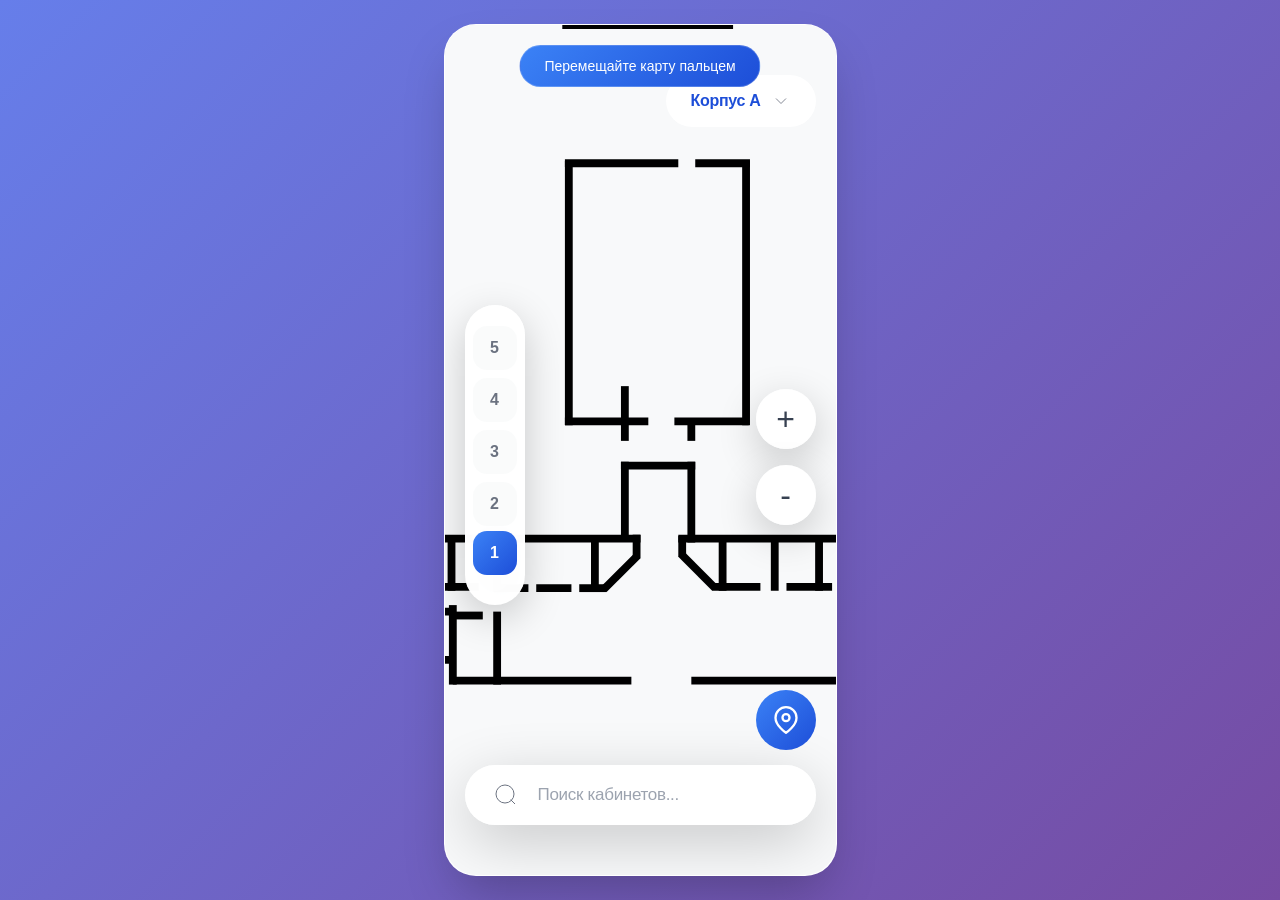
==== commit 66af1cd3: "Add files via upload" ====
--- a/index.html
+++ b/index.html
@@ -1,300 +1,98 @@
 <!DOCTYPE html>
 <html lang="ru">
 <head>
-    <title>Навигатор по ВУЗу</title>
-    <meta charset="UTF-8">
-    <meta name="viewport" content="width=device-width, initial-scale=1.0">
-    <meta name="theme-color" content="#4a6fa5">
-    
-    <link rel="stylesheet" href="styles/main.css">
-    <link rel="icon" href="data:image/svg+xml,<svg xmlns=%22http://www.w3.org/2000/svg%22 viewBox=%220 0 100 100%22><text y=%22.9em%22 font-size=%2290%22>📍</text></svg>">
+  <title>Навигатор по ВУЗу</title>
+  <meta charset="UTF-8">
+  <meta name="viewport" content="width=device-width, initial-scale=1.0, user-scalable=no">
+  <meta name="theme-color" content="#4a6fa5">
+  <link rel="icon" href="data:image/svg+xml,<svg xmlns=%22http://www.w3.org/2000/svg%22 viewBox=%220 0 100 100%22><text y=%22.9em%22 font-size=%2290%22>📍</text></svg>">
+  <link rel="stylesheet" href="styles/main.css">
 </head>
 <body>
-    <div class="app-container" id="appContainer">
-        <!-- Карта -->
-        <div class="map-container" id="mapContainer">
-            <div class="map-grid" id="mapGrid"></div>
-            <div class="map-content" id="mapContent"></div>
-        </div>
-        
-        <!-- Индикатор перемещения -->
-        <div class="move-indicator" id="moveIndicator">Перемещайте карту пальцем</div>
-        
-        <!-- Информация о маршруте -->
-        <div class="route-info" id="routeInfo">
-            <div class="route-header">
-                <div class="route-title">Маршрут построен</div>
-                <button class="close-btn" id="closeRouteInfo">×</button>
-            </div>
-            <div class="route-details">
-                <div class="route-detail">
-                    <svg class="detail-icon" viewBox="0 0 24 24" fill="none" stroke="currentColor">
-                        <circle cx="12" cy="12" r="10" stroke-width="2"/>
-                        <path d="M12 8V12L14 14" stroke-width="2"/>
-                    </svg>
-                    <span>От: <span id="routeFrom">-</span></span>
-                </div>
-                <div class="route-detail">
-                    <svg class="detail-icon" viewBox="0 0 24 24" fill="none" stroke="currentColor">
-                        <path d="M21 10c0 7-9 13-9 13s-9-6-9-13a9 9 0 0 1 18 0z" stroke-width="2"/>
-                        <circle cx="12" cy="10" r="3" stroke-width="2"/>
-                    </svg>
-                    <span>До: <span id="routeTo">-</span></span>
-                </div>
-            </div>
-            <div class="route-stats">
-                <div class="stat-item">
-                    <div class="stat-value" id="routeDistance">-</div>
-                    <div class="stat-label">Расстояние</div>
-                </div>
-                <div class="stat-item">
-                    <div class="stat-value" id="routeTime">-</div>
-                    <div class="stat-label">Время</div>
-                </div>
-                <div class="stat-item">
-                    <div class="stat-value" id="routeFloor">1</div>
-                    <div class="stat-label">Этаж</div>
-                </div>
-            </div>
-        </div>
-        
-        <!-- Селектор корпусов -->
-        <div class="building-selector">
-            <div class="building-btn" id="buildingBtn">
-                <span id="currentBuilding">Корпус А</span>
-                <svg width="20" height="20" viewBox="0 0 24 24" fill="none" stroke="currentColor">
-                    <path d="M6 9L12 15L18 9" stroke-width="2" stroke-linecap="round" stroke-linejoin="round"/>
-                </svg>
-            </div>
-            <div class="building-dropdown" id="buildingDropdown">
-                <div class="building-option active" data-building="A">Корпус А</div>
-                <div class="building-option" data-building="B">Корпус Б</div>
-                <div class="building-option" data-building="V">Корпус В</div>
-                <div class="building-option" data-building="G">Корпус Г</div>
-                <div class="building-option" data-building="D">Корпус Д</div>
-            </div>
-        </div>
-        
-        <!-- ПОИСК ВНИЗУ (обычный режим) -->
-        <div class="search-container">
-            <div class="search-box" id="searchTrigger">
-                <svg class="search-icon" viewBox="0 0 24 24" fill="none" stroke="currentColor">
-                    <path d="M11 19C15.4183 19 19 15.4183 19 11C19 6.58172 15.4183 3 11 3C6.58172 3 3 6.58172 3 11C3 15.4183 6.58172 19 11 19Z" stroke-width="2" stroke-linecap="round" stroke-linejoin="round"/>
-                    <path d="M21 21L16.65 16.65" stroke-width="2" stroke-linecap="round" stroke-linejoin="round"/>
-                </svg>
-                <div class="search-placeholder">Поиск кабинетов...</div>
-            </div>
-        </div>
-        
-        <!-- Быстрое построение маршрута -->
-        <div class="route-btn" id="quickRouteBtn">
-            <svg class="route-icon" viewBox="0 0 24 24" fill="none" stroke="currentColor" stroke-width="2">
-                <path d="M12 2L15.09 8.26L22 9.27L17 14.14L18.18 21.02L12 17.77L5.82 21.02L7 14.14L2 9.27L8.91 8.26L12 2Z"/>
-            </svg>
-        </div>
-        
-        <!-- Масштаб карты -->
-        <div class="zoom-controls">
-            <button class="zoom-btn" id="zoomIn">+</button>
-            <button class="zoom-btn" id="zoomOut">-</button>
-        </div>
-        
-        <!-- Переключение этажей -->
-        <div class="floor-controls">
-            <div class="floor-btn" data-floor="5">5</div>
-            <div class="floor-btn" data-floor="4">4</div>
-            <div class="floor-btn" data-floor="3">3</div>
-            <div class="floor-btn" data-floor="2">2</div>
-            <div class="floor-btn active" data-floor="1">1</div>
-        </div>
-        
-        <!-- Окно информации о точке -->
-        <div class="point-info" id="pointInfo">
-            <div class="point-header">
-                <div class="point-title" id="pointTitle">Кабинет 101</div>
-                <button class="close-btn" id="closePointInfo">×</button>
-            </div>
-            <div class="point-details">
-                <div class="point-detail">
-                    <svg class="detail-icon" viewBox="0 0 24 24" fill="none" stroke="currentColor">
-                        <rect x="3" y="3" width="18" height="18" rx="2" stroke-width="2"/>
-                        <path d="M3 9h18" stroke-width="2"/>
-                        <path d="M9 21V9" stroke-width="2"/>
-                    </svg>
-                    <span>Тип: <span id="pointType">Кабинет</span></span>
-                </div>
-                <div class="point-detail">
-                    <svg class="detail-icon" viewBox="0 0 24 24" fill="none" stroke="currentColor">
-                        <path d="M19 21V5a2 2 0 0 0-2-2H7a2 2 0 0 0-2 2v16m14 0h2m-2 0h-5m-9 0H3m2 0h5M9 7h1m-1 4h1m4-4h1m-1 4h1m-5 8v-4h1v4m3-4v4" stroke-width="2"/>
-                    </svg>
-                    <span>Этаж: <span id="pointFloor">1</span></span>
-                </div>
-                <div class="point-detail">
-                    <svg class="detail-icon" viewBox="0 0 24 24" fill="none" stroke="currentColor">
-                        <circle cx="12" cy="12" r="10" stroke-width="2"/>
-                        <path d="M12 6V12L16 14" stroke-width="2"/>
-                    </svg>
-                    <span>Время: 8:00-20:00</span>
-                </div>
-            </div>
-            <div class="point-buttons">
-                <button class="btn btn-secondary" id="setAsStartPoint">Отсюда</button>
-                <button class="btn btn-primary" id="setAsEndPoint">Сюда</button>
-            </div>
-        </div>
-    </div>
-    
-    <!-- ПОЛНОЭКРАННЫЙ ПОИСК -->
-    <div class="search-overlay" id="searchOverlay">
-        <div class="search-header">
-            <div class="search-input-container">
-                <svg class="search-icon" viewBox="0 0 24 24" fill="none" stroke="currentColor">
-                    <path d="M11 19C15.4183 19 19 15.4183 19 11C19 6.58172 15.4183 3 11 3C6.58172 3 3 6.58172 3 11C3 15.4183 6.58172 19 11 19Z" stroke-width="2" stroke-linecap="round" stroke-linejoin="round"/>
-                    <path d="M21 21L16.65 16.65" stroke-width="2" stroke-linecap="round" stroke-linejoin="round"/>
-                </svg>
-                <input type="text" class="search-input-full" placeholder="Поиск кабинетов..." id="searchInputFull" autocomplete="off">
-                <button class="search-close-btn" id="closeSearch">×</button>
-            </div>
-        </div>
-        <div class="search-results" id="searchResults">
-            <!-- Результаты поиска будут добавляться динамически -->
-        </div>
+  <div class="app-container" id="appContainer">
+    <!-- 🔷 КАРТА — ТОЛЬКО SVG + ТОЧКИ -->
+    <div class="map-container" id="mapContainer">
+      <div class="map-surface" id="mapSurface"></div>
     </div>
 
-    <!-- Скрипты -->
-    <script src="scripts/utils.js"></script>
-    <script src="scripts/pathfinder.js"></script>
-    <script src="scripts/main.js"></script>
-    
-    <!-- Данные карты -->
-    <script>
-        window.mapData = {
-            "floors": [
-                {
-                    "id": 0,
-                    "name": "Этаж 1",
-                    "grid": {
-                        "width": 225,
-                        "height": 150
-                    },
-                    "walls": [
-                        [8,53],[9,53],[10,53],[11,53],[12,53],[13,53],[14,53],[15,53],[16,53],[17,53],[18,53],[19,53],[20,53],[21,53],[16,121],[16,122],[16,123],[16,124],[16,119],[16,118],[15,118],[14,118],[13,118],[16,117],[16,115],[16,114],[16,113],[16,111],[16,108],[13,114],[13,115],[13,116],[13,117],[12,118],[11,118],[10,118],[9,118],[15,124],[27,143],[26,143],[22,143],[23,143],[24,143],[25,143],[28,143],[28,142],[28,127],[28,128],[28,129],[28,130],[28,131],[28,132],[28,133],[28,135],[28,136],[24,140],[25,140],[26,140],[28,141],[28,140],[28,139],[28,138],[28,137],[28,134],[27,140],[19,130],[20,130],[17,130],[17,129],[17,128],[17,126],[17,124],[17,125],[14,124],[13,124],[10,124],[9,124],[11,124],[12,124],[9,123],[9,122],[9,121],[9,120],[9,119],[9,143],[9,140],[9,142],[9,141],[9,139],[9,138],[9,137],[9,135],[9,136],[9,134],[9,133],[9,131],[9,132],[9,130],[9,129],[9,128],[9,127],[9,125],[9,126],[10,130],[11,130],[12,130],[13,130],[14,130],[16,130],[15,130],[21,130],[20,131],[20,133],[20,132],[20,143],[21,143],[20,141],[20,140],[20,139],[23,141],[23,140],[20,134],[20,136],[20,138],[20,137],[20,135],[10,143],[11,143],[12,143],[13,143],[14,143],[15,143],[16,143],[18,143],[17,143],[19,143],[23,130],[26,130],[25,130],[24,130],[27,130],[25,124],[24,124],[23,124],[21,124],[22,124],[21,121],[21,122],[21,123],[21,119],[21,118],[21,117],[21,115],[21,114],[21,113],[22,113],[23,113],[24,113],[25,113],[24,114],[24,115],[24,117],[24,116],[22,118],[23,118],[24,118],[24,119],[24,120],[24,121],[24,122],[24,123],[19,116],[13,113],[14,113],[15,113],[21,111],[21,110],[22,110],[23,110],[21,108],[21,107],[22,107],[23,107],[24,107],[25,107],[27,107],[26,107],[28,107],[28,108],[28,109],[28,110],[28,111],[28,112],[28,113],[26,113],[27,113],[24,110],[25,110],[27,110],[26,110],[16,107],[16,105],[16,106],[21,105],[21,104],[21,103],[21,102],[21,101],[16,95],[16,97],[16,98],[16,99],[16,100],[16,102],[16,103],[16,104],[16,101],[15,107],[14,107],[13,107],[12,107],[11,107],[10,107],[9,107],[16,110],[15,110],[14,110],[13,110],[12,110],[11,110],[10,110],[9,110],[9,109],[9,108],[9,111],[9,112],[9,113],[10,113],[11,113],[12,113],[21,96],[21,100],[21,99],[21,98],[21,97],[21,95],[21,94],[21,92],[21,91],[21,90],[21,89],[21,88],[21,86],[21,87],[22,89],[23,89],[24,89],[25,89],[26,89],[27,89],[28,89],[28,102],[28,101],[28,100],[28,99],[28,98],[28,97],[28,95],[28,96],[28,94],[28,93],[28,91],[28,90],[28,92],[24,94],[25,94],[26,94],[27,94],[26,102],[25,102],[24,102],[23,102],[25,103],[25,104],[22,105],[23,105],[24,105],[25,105],[26,105],[27,105],[28,105],[28,106],[28,104],[28,103],[14,103],[14,102],[14,100],[14,101],[14,97],[14,99],[14,98],[9,97],[10,97],[12,97],[13,97],[11,97],[16,94],[16,93],[9,98],[9,99],[9,100],[9,101],[9,102],[9,103],[9,104],[9,105],[9,106],[10,103],[11,103],[12,103],[13,103],[19,100],[15,94],[14,94],[9,94],[10,94],[11,94],[12,94],[13,94],[9,95],[9,96],[9,93],[9,91],[9,90],[9,89],[9,92],[10,89],[11,89],[13,89],[14,89],[15,89],[16,90],[16,92],[16,91],[16,89],[16,87],[16,84],[16,85],[16,86],[16,88],[12,89],[16,81],[16,80],[16,79],[16,78],[16,77],[16,76],[16,75],[16,73],[16,72],[16,71],[21,81],[21,84],[21,83],[21,82],[22,83],[23,83],[24,83],[25,83],[26,83],[27,83],[28,84],[28,85],[28,86],[28,88],[28,87],[28,83],[28,82],[28,81],[29,82],[31,82],[30,82],[32,82],[33,82],[33,81],[33,80],[33,79],[33,78],[33,77],[31,77],[32,77],[28,78],[28,77],[29,77],[30,77],[28,76],[28,75],[28,74],[28,73],[28,71],[28,72],[21,78],[21,77],[21,76],[21,75],[21,72],[21,71],[21,70],[21,69],[21,73],[21,68],[21,67],[20,67],[19,67],[18,67],[17,67],[9,67],[10,67],[11,67],[12,67],[14,67],[16,67],[15,67],[13,67],[16,68],[16,69],[16,70],[22,67],[23,67],[25,67],[24,67],[26,67],[28,67],[27,67],[28,68],[28,69],[28,70],[9,69],[9,88],[9,87],[9,86],[9,85],[9,84],[10,83],[11,83],[13,83],[12,83],[14,83],[15,83],[16,83],[15,78],[14,78],[15,75],[13,75],[12,75],[11,75],[10,75],[9,76],[9,75],[9,77],[9,79],[9,80],[9,81],[9,78],[9,82],[9,83],[10,78],[11,78],[12,78],[13,78],[9,74],[9,73],[9,72],[9,71],[9,70],[9,68],[23,72],[24,72],[25,72],[27,72],[26,72],[22,78],[27,78],[26,78],[25,78],[24,78],[23,78],[29,133],[30,133],[31,133],[32,133],[33,133],[33,124],[33,123],[33,122],[33,121],[33,120],[33,119],[29,118],[30,118],[31,118],[32,118],[33,118],[33,127],[33,128],[33,132],[33,131],[33,130],[33,129],[31,127],[32,127],[29,127],[34,127],[35,127],[37,127],[37,128],[37,129],[37,131],[37,132],[34,133],[35,133],[36,133],[37,133],[38,133],[40,133],[41,133],[39,133],[42,133],[43,133],[46,133],[45,133],[48,127],[38,127],[39,127],[40,127],[41,127],[42,127],[43,127],[44,127],[45,127],[46,127],[47,127],[44,133],[47,133],[49,133],[48,133],[50,133],[51,133],[53,133],[52,133],[54,133],[55,133],[56,133],[57,133],[59,133],[58,133],[60,133],[64,133],[65,133],[65,132],[65,131],[65,130],[65,129],[66,127],[65,127],[65,128],[67,127],[68,127],[69,127],[70,127],[70,129],[70,130],[70,132],[70,133],[66,133],[67,133],[69,133],[68,133],[69,129],[68,129],[66,129],[67,129],[61,133],[62,133],[63,133],[61,132],[61,131],[61,130],[61,129],[61,127],[61,128],[64,131],[62,131],[55,127],[56,127],[57,127],[58,127],[59,127],[60,127],[52,127],[51,127],[50,127],[52,128],[54,127],[52,129],[52,130],[52,131],[52,132],[52,124],[34,118],[35,118],[36,118],[37,118],[35,124],[36,122],[35,122],[35,123],[37,122],[38,122],[38,121],[38,120],[38,119],[38,118],[38,123],[38,124],[40,124],[41,124],[42,124],[42,123],[42,121],[36,124],[37,124],[42,122],[42,120],[42,119],[39,118],[40,118],[41,118],[25,116],[26,116],[27,116],[28,116],[28,117],[28,118],[28,120],[28,124],[28,123],[28,122],[28,121],[28,119],[29,124],[30,124],[31,124],[42,118],[43,118],[44,118],[46,118],[45,118],[47,122],[47,121],[47,120],[47,119],[47,118],[45,124],[44,124],[46,124],[47,124],[48,124],[50,124],[49,124],[51,122],[51,123],[51,124],[51,121],[51,120],[51,118],[51,119],[48,118],[49,118],[50,118],[52,118],[53,118],[54,118],[55,118],[55,119],[55,120],[55,121],[55,122],[55,123],[54,124],[55,124],[56,124],[58,124],[57,124],[59,124],[61,124],[60,124],[56,118],[57,118],[58,118],[59,119],[59,121],[59,123],[59,122],[59,120],[59,118],[61,118],[60,118],[62,118],[63,118],[64,118],[64,119],[64,120],[64,122],[64,123],[64,124],[64,121],[65,118],[67,118],[66,118],[69,118],[68,118],[70,118],[71,118],[72,118],[69,121],[69,120],[69,119],[69,124],[69,123],[69,122],[68,124],[65,124],[66,124],[70,124],[72,124],[73,124],[74,124],[74,123],[74,122],[74,121],[74,120],[74,118],[74,119],[73,118],[75,118],[76,118],[77,118],[78,118],[79,118],[72,127],[73,127],[74,127],[75,127],[76,127],[77,127],[79,127],[78,127],[81,127],[82,127],[83,127],[84,127],[83,132],[83,131],[83,129],[83,128],[83,130],[87,127],[86,127],[88,127],[89,127],[90,127],[92,127],[91,127],[93,127],[93,128],[93,129],[93,130],[93,131],[93,132],[79,128],[79,129],[79,130],[79,131],[79,132],[71,133],[73,133],[72,133],[74,133],[75,133],[76,133],[77,133],[79,133],[78,133],[81,133],[80,133],[82,133],[83,133],[84,133],[85,133],[87,133],[86,133],[88,133],[89,133],[90,133],[92,133],[93,133],[94,133],[91,133],[95,133],[97,133],[96,133],[98,133],[99,133],[100,133],[101,133],[103,133],[102,133],[104,133],[105,133],[106,133],[106,132],[106,131],[106,130],[106,129],[106,128],[106,127],[106,123],[106,121],[106,122],[106,120],[106,119],[106,118],[107,118],[108,118],[109,118],[110,118],[111,118],[80,118],[82,118],[81,118],[83,118],[84,118],[85,118],[86,118],[87,118],[88,118],[89,118],[90,118],[92,118],[91,118],[93,118],[94,118],[95,118],[96,118],[97,118],[98,118],[99,118],[100,118],[102,118],[101,118],[103,118],[104,118],[105,118],[93,119],[93,120],[93,121],[93,122],[93,123],[93,124],[75,124],[77,124],[76,124],[78,124],[79,124],[81,124],[82,124],[83,124],[84,124],[85,124],[86,124],[87,124],[89,124],[88,124],[91,124],[92,124],[88,123],[88,122],[88,121],[88,119],[88,120],[94,124],[94,127],[95,127],[96,127],[97,127],[98,127],[99,127],[100,127],[102,127],[101,127],[103,127],[105,127],[101,124],[102,124],[103,124],[104,124],[105,124],[106,124],[98,124],[99,124],[95,124],[96,124],[97,124],[79,119],[79,120],[79,121],[79,122],[81,120],[83,119],[83,120],[82,120],[83,121],[83,122],[107,133],[108,133],[109,133],[110,133],[107,127],[109,127],[108,127],[110,127],[111,127],[112,127],[114,127],[115,127],[117,127],[118,127],[116,127],[120,127],[120,128],[120,129],[120,130],[120,131],[120,132],[111,133],[113,133],[112,133],[114,133],[115,133],[116,133],[117,133],[118,133],[119,133],[120,133],[115,132],[115,131],[115,130],[115,129],[111,130],[111,129],[111,131],[111,132],[119,127],[120,124],[120,123],[120,122],[120,121],[120,119],[120,120],[121,133],[122,133],[124,133],[132,133],[130,133],[123,133],[125,133],[126,133],[128,133],[127,133],[129,133],[131,133],[133,133],[124,132],[124,131],[124,130],[124,129],[124,128],[124,127],[122,127],[123,127],[125,127],[126,127],[128,127],[129,127],[130,127],[131,127],[132,127],[133,127],[134,128],[134,129],[134,130],[134,131],[134,132],[134,133],[134,127],[135,127],[137,127],[138,127],[139,127],[140,127],[141,127],[142,127],[143,127],[143,128],[143,129],[143,130],[143,132],[143,131],[143,133],[141,133],[135,133],[136,133],[137,133],[138,133],[139,133],[140,133],[142,133],[114,118],[115,118],[116,118],[117,118],[117,116],[117,117],[121,118],[121,117],[121,115],[121,114],[122,114],[123,114],[121,113],[121,111],[121,110],[121,109],[122,110],[123,110],[124,110],[124,111],[124,112],[124,113],[124,114],[124,115],[124,117],[124,119],[124,116],[124,118],[121,119],[122,119],[123,119],[124,120],[124,121],[124,122],[124,123],[123,124],[124,124],[121,124],[125,124],[126,124],[128,124],[129,124],[130,124],[131,124],[132,124],[134,124],[133,124],[134,123],[134,122],[134,120],[134,121],[134,119],[125,119],[126,119],[127,119],[128,119],[129,119],[130,119],[131,119],[133,119],[135,119],[136,119],[137,119],[138,119],[139,119],[141,119],[142,119],[143,120],[143,121],[143,122],[143,123],[143,124],[143,119],[140,119],[139,124],[141,124],[142,124],[135,124],[136,124],[137,124],[138,124],[117,111],[117,112],[117,114],[117,115],[117,113],[121,107],[121,106],[121,105],[121,104],[121,103],[122,103],[123,103],[124,103],[126,103],[127,103],[125,103],[122,107],[123,107],[124,107],[126,107],[125,107],[127,107],[128,107],[129,106],[128,103],[129,103],[129,105],[129,104],[129,107],[129,108],[129,109],[125,110],[126,110],[128,110],[127,110],[129,110],[129,102],[129,101],[129,100],[129,99],[129,98],[121,101],[121,100],[122,100],[123,100],[124,100],[125,100],[126,100],[127,100],[128,100],[109,117],[109,116],[109,115],[109,114],[109,112],[109,113],[108,112],[107,110],[107,111],[107,112],[108,110],[109,110],[110,110],[112,110],[113,110],[111,110],[114,110],[115,110],[116,110],[117,110],[116,109],[116,107],[116,106],[116,105],[116,103],[116,102],[115,103],[114,103],[113,103],[112,103],[111,103],[109,103],[110,103],[114,107],[115,107],[115,108],[115,109],[109,107],[110,107],[111,107],[112,107],[113,107],[114,105],[113,105],[115,105],[109,109],[109,108],[109,106],[109,105],[109,104],[121,98],[121,97],[122,97],[123,97],[125,97],[124,99],[124,97],[126,97],[127,97],[128,97],[129,97],[116,101],[116,100],[116,99],[116,98],[116,97],[116,95],[116,94],[116,93],[116,91],[116,90],[115,90],[114,90],[113,90],[112,90],[111,90],[110,90],[109,90],[109,102],[109,101],[109,100],[109,99],[109,98],[109,97],[109,96],[109,95],[109,94],[109,93],[109,92],[109,91],[121,96],[121,95],[121,93],[121,94],[121,91],[121,90],[122,90],[123,90],[124,90],[125,90],[126,90],[128,90],[127,90],[129,91],[129,93],[129,94],[129,95],[129,96],[129,92],[129,90],[129,89],[129,88],[129,87],[129,86],[129,85],[129,84],[121,85],[122,85],[123,85],[125,85],[124,85],[126,85],[127,85],[128,85],[121,84],[121,88],[121,87],[121,86],[116,88],[116,87],[116,86],[116,84],[116,83],[116,82],[116,81],[116,80],[115,84],[114,84],[112,84],[109,84],[109,85],[109,86],[109,87],[109,88],[109,89],[110,87],[111,87],[112,87],[113,87],[114,87],[115,87],[110,84],[111,84],[113,84],[116,78],[116,77],[116,76],[116,75],[116,74],[116,72],[116,73],[116,70],[116,68],[116,67],[116,65],[116,64],[116,63],[115,63],[114,63],[113,63],[112,63],[111,63],[110,63],[109,63],[109,83],[109,82],[109,81],[109,79],[109,80],[109,77],[109,78],[109,76],[109,75],[109,74],[109,73],[109,72],[109,71],[107,71],[108,71],[109,70],[110,70],[112,70],[111,70],[113,70],[114,70],[115,70],[112,74],[113,74],[114,74],[115,74],[110,74],[114,77],[114,76],[110,78],[111,78],[112,78],[113,78],[114,78],[115,78],[121,82],[121,81],[121,80],[121,78],[121,77],[121,76],[121,75],[121,74],[121,73],[121,72],[121,71],[121,70],[121,68],[121,67],[122,67],[123,67],[124,67],[125,67],[126,71],[127,71],[128,71],[129,83],[129,82],[129,81],[129,80],[122,80],[123,80],[124,80],[125,80],[127,80],[126,80],[128,80],[129,79],[129,78],[129,77],[129,76],[129,75],[129,74],[129,73],[129,72],[129,71],[129,70],[129,69],[129,68],[129,67],[126,67],[127,67],[128,67],[121,66],[121,64],[121,63],[121,62],[121,61],[121,60],[121,59],[120,59],[117,59],[116,59],[122,59],[123,59],[124,59],[125,59],[126,59],[127,59],[129,59],[128,59],[129,60],[129,66],[129,65],[129,64],[129,63],[129,62],[129,61],[127,63],[128,63],[126,61],[126,60],[128,61],[122,63],[123,63],[124,63],[108,67],[107,67],[106,67],[105,67],[104,68],[104,69],[104,70],[104,71],[105,71],[106,71],[104,67],[109,67],[110,67],[111,67],[112,67],[113,67],[114,67],[115,67],[113,66],[113,64],[109,66],[109,65],[109,64],[109,62],[109,61],[109,60],[109,59],[110,59],[111,59],[112,59],[113,59],[114,59],[115,59],[116,96],[144,127],[145,127],[146,127],[147,127],[148,127],[144,124],[145,124],[146,124],[148,124],[147,124],[150,124],[151,124],[151,123],[151,122],[151,121],[151,120],[151,119],[144,119],[145,119],[146,119],[147,119],[148,119],[149,119],[150,119],[153,119],[152,119],[154,119],[156,119],[155,119],[157,119],[158,119],[159,119],[160,119],[161,119],[162,119],[166,119],[165,119],[164,119],[163,119],[152,124],[153,124],[154,124],[155,124],[163,124],[162,124],[161,124],[160,124],[159,124],[158,124],[166,124],[167,124],[167,123],[167,122],[167,121],[167,120],[167,119],[168,119],[169,119],[170,119],[173,119],[172,119],[171,119],[174,119],[174,120],[174,121],[168,124],[169,124],[150,127],[151,127],[151,128],[151,129],[151,130],[151,131],[143,134],[143,135],[144,135],[145,135],[146,135],[147,135],[148,135],[150,135],[151,135],[149,135],[151,134],[151,133],[151,132],[174,136],[174,135],[174,134],[174,133],[176,132],[175,132],[174,132],[178,132],[179,132],[181,132],[182,132],[183,132],[184,132],[184,133],[184,134],[184,135],[184,136],[175,136],[176,136],[178,136],[179,136],[181,136],[182,136],[183,136],[185,136],[186,136],[172,118],[172,117],[172,116],[172,115],[172,114],[172,113],[172,112],[172,111],[173,111],[174,111],[175,111],[176,111],[177,111],[179,111],[180,111],[178,111],[181,111],[182,111],[183,111],[184,111],[184,112],[184,113],[184,114],[184,115],[184,116],[184,118],[184,119],[184,117],[182,120],[182,121],[182,119],[183,119],[185,119],[188,119],[187,119],[186,119],[189,119],[190,119],[190,124],[188,124],[189,124],[190,123],[190,122],[190,121],[190,120],[191,124],[192,124],[193,124],[194,124],[195,124],[206,127],[206,128],[207,127],[208,127],[209,127],[211,127],[212,127],[213,127],[214,127],[215,127],[219,127],[220,127],[220,128],[220,130],[220,131],[220,132],[220,133],[220,134],[220,135],[200,136],[201,136],[202,136],[203,136],[204,136],[206,136],[205,136],[206,135],[206,134],[206,131],[206,129],[206,130],[206,132],[206,133],[214,128],[214,129],[214,130],[214,131],[214,132],[214,134],[214,135],[214,136],[214,133],[220,136],[220,129],[219,136],[218,136],[217,136],[216,136],[215,136],[207,136],[209,136],[210,136],[208,136],[211,136],[212,136],[213,136],[206,123],[206,124],[198,124],[198,123],[198,122],[198,121],[198,119],[198,120],[191,119],[193,119],[194,119],[192,119],[195,119],[196,119],[197,119],[199,124],[199,119],[200,119],[201,119],[202,119],[204,119],[203,119],[206,119],[206,121],[206,122],[206,120],[207,121],[208,121],[211,121],[212,121],[213,121],[214,121],[214,120],[214,119],[215,119],[216,119],[219,119],[218,119],[217,119],[220,119],[220,121],[220,120],[220,122],[220,123],[220,124],[219,124],[215,124],[214,122],[214,123],[214,124],[213,124],[212,124],[211,124],[207,124],[208,124],[209,124],[201,124],[202,124],[203,124],[204,124],[205,124],[189,136],[190,136],[191,136],[192,136],[194,136],[193,136],[195,136],[197,136],[196,136],[198,136],[199,136],[173,136],[172,136],[171,136],[170,136],[169,136],[151,136],[152,136],[153,136],[154,136],[155,136],[157,136],[156,136],[158,136],[159,136],[160,136],[161,136],[162,136],[163,136],[164,136],[165,136],[167,136],[168,136],[166,136],[188,136],[187,136],[183,121],[183,122],[184,122],[184,123],[185,123],[185,124],[186,124],[187,124],[173,121],[173,122],[172,122],[172,123],[171,123],[171,124],[170,124],[205,119],[207,119],[208,119],[210,119],[209,119],[211,119],[212,119],[213,119]
-                    ],
-                    "points": [
-                        {"id": 1, "name": "Кабинет 113 (ФЭУ НИЧ)", "type": "other", "x": 13, "y": 127},
-                        {"id": 3, "name": "Лестница", "type": "stairs", "x": 30, "y": 79},
-                        {"id": 4, "name": "Кабинет 128", "type": "room", "x": 100, "y": 121},
-                        {"id": 5, "name": "Кабинет 129", "type": "room", "x": 100, "y": 130},
-                        {"id": 6, "name": "Кабинет 133", "type": "room", "x": 112, "y": 81},
-                        {"id": 7, "name": "Буфет", "type": "cafe", "x": 125, "y": 76},
-                        {"id": 8, "name": "Лестница", "type": "stairs", "x": 107, "y": 69},
-                        {"id": 9, "name": "Кабинет 131", "type": "room", "x": 113, "y": 94},
-                        {"id": 10, "name": "Деканат ФКТиПМ", "type": "office", "x": 113, "y": 130},
-                        {"id": 11, "name": "Туалет (Мужской)", "type": "toilet", "x": 111, "y": 105},
-                        {"id": 12, "name": "Кабинет 100С", "type": "room", "x": 210, "y": 131},
-                        {"id": 13, "name": "Лестница", "type": "stairs", "x": 178, "y": 116},
-                        {"id": 14, "name": "Буфет", "type": "cafe", "x": 202, "y": 122},
-                        {"id": 15, "name": "Гардероб", "type": "other", "x": 194, "y": 122},
-                        {"id": 16, "name": "Гардероб (Красный)", "type": "other", "x": 155, "y": 122},
-                        {"id": 17, "name": "Гардероб (Желтый)", "type": "other", "x": 164, "y": 122},
-                        {"id": 18, "name": "Лестница", "type": "stairs", "x": 113, "y": 115},
-                        {"id": 19, "name": "Банкомат Сбер", "type": "other", "x": 110, "y": 117},
-                        {"id": 20, "name": "Служебное помещение", "type": "other", "x": 122, "y": 122},
-                        {"id": 21, "name": "Киоск сувенирной продукции КубГУ", "type": "other", "x": 170, "y": 121},
-                        {"id": 22, "name": "Волонтерский центр", "type": "other", "x": 147, "y": 131},
-                        {"id": 23, "name": "Кабинет 150", "type": "room", "x": 149, "y": 122},
-                        {"id": 24, "name": "Главный вход", "type": "entrance", "x": 179, "y": 134},
-                        {"id": 25, "name": "Приемная комиссия", "type": "office", "x": 114, "y": 72},
-                        {"id": 26, "name": "Астрофизическая обсерватория", "type": "other", "x": 115, "y": 65},
-                        {"id": 28, "name": "Кафедра информационных технологий", "type": "office", "x": 124, "y": 89},
-                        {"id": 29, "name": "Кафедра математического моделирования", "type": "office", "x": 124, "y": 82},
-                        {"id": 30, "name": "Кабинет 133а", "type": "room", "x": 112, "y": 86},
-                        {"id": 31, "name": "Кабинет 144", "type": "room", "x": 123, "y": 116},
-                        {"id": 32, "name": "Кабинет 143", "type": "room", "x": 122, "y": 112},
-                        {"id": 33, "name": "Кабинет 142", "type": "room", "x": 124, "y": 108},
-                        {"id": 34, "name": "Кабинет 141", "type": "room", "x": 124, "y": 101},
-                        {"id": 35, "name": "Кабинет 140а", "type": "room", "x": 122, "y": 98},
-                        {"id": 36, "name": "Кабинет 140", "type": "room", "x": 125, "y": 94},
-                        {"id": 37, "name": "Кабинет 149", "type": "room", "x": 136, "y": 130},
-                        {"id": 38, "name": "Кабинет 148", "type": "room", "x": 140, "y": 121},
-                        {"id": 39, "name": "Кафедра вычислительных технологий", "type": "office", "x": 127, "y": 122},
-                        {"id": 40, "name": "Кабинет 147", "type": "room", "x": 127, "y": 130},
-                        {"id": 41, "name": "Лестница", "type": "stairs", "x": 26, "y": 120},
-                        {"id": 42, "name": "Туалет (Инвалиды)", "type": "toilet", "x": 31, "y": 121},
-                        {"id": 43, "name": "Туалет (Женский)", "type": "toilet", "x": 35, "y": 121},
-                        {"id": 44, "name": "Музей", "type": "other", "x": 23, "y": 134},
-                        {"id": 45, "name": "Кабинет 127", "type": "room", "x": 90, "y": 121},
-                        {"id": 47, "name": "Кабинет 123", "type": "room", "x": 71, "y": 129},
-                        {"id": 48, "name": "Кабинет 125а", "type": "room", "x": 81, "y": 130},
-                        {"id": 49, "name": "Кабинет 125", "type": "room", "x": 81, "y": 122},
-                        {"id": 50, "name": "Кабинет 126", "type": "room", "x": 84, "y": 129},
-                        {"id": 51, "name": "Кабинет 124", "type": "room", "x": 71, "y": 122},
-                        {"id": 52, "name": "Кабинет 122", "type": "room", "x": 67, "y": 122},
-                        {"id": 53, "name": "Кабинет 119", "type": "room", "x": 62, "y": 121},
-                        {"id": 55, "name": "Кабинет 121", "type": "room", "x": 54, "y": 130},
-                        {"id": 57, "name": "Кафедра прикладной математики", "type": "office", "x": 43, "y": 122},
-                        {"id": 58, "name": "Кабинет 117", "type": "room", "x": 53, "y": 122},
-                        {"id": 59, "name": "Кабинет 118а", "type": "room", "x": 39, "y": 122},
-                        {"id": 60, "name": "Кабинет 114а", "type": "room", "x": 30, "y": 130},
-                        {"id": 61, "name": "Кабинет 116", "type": "room", "x": 49, "y": 130},
-                        {"id": 62, "name": "Кабинет 112", "type": "room", "x": 14, "y": 121},
-                        {"id": 63, "name": "Кабинет 110а", "type": "room", "x": 23, "y": 116},
-                        {"id": 64, "name": "Кабинет 111а", "type": "room", "x": 14, "y": 116},
-                        {"id": 65, "name": "Кабинет 108", "type": "room", "x": 22, "y": 106},
-                        {"id": 66, "name": "Кабинет 110", "type": "room", "x": 23, "y": 109},
-                        {"id": 67, "name": "Кабинет 109а", "type": "room", "x": 23, "y": 111},
-                        {"id": 68, "name": "Кабинет 111", "type": "room", "x": 13, "y": 112},
-                        {"id": 69, "name": "Кабинет 109", "type": "room", "x": 13, "y": 109},
-                        {"id": 70, "name": "Кабинет 106", "type": "room", "x": 24, "y": 92},
-                        {"id": 71, "name": "Кабинет 106а", "type": "room", "x": 24, "y": 99},
-                        {"id": 72, "name": "Кабинет 107а", "type": "room", "x": 12, "y": 96},
-                        {"id": 73, "name": "Кабинет 107б", "type": "room", "x": 13, "y": 105},
-                        {"id": 74, "name": "Кабинет 105", "type": "room", "x": 23, "y": 85},
-                        {"id": 75, "name": "Кабинет 102", "type": "room", "x": 24, "y": 75},
-                        {"id": 76, "name": "Кабинет 101", "type": "room", "x": 12, "y": 71},
-                        {"id": 77, "name": "Кабинет 103", "type": "room", "x": 13, "y": 81},
-                        {"id": 78, "name": "Лифт", "type": "elevator", "x": 127, "y": 48},
-                        {"id": 79, "name": "Кафедра анализа данных и искусственного интеллекта", "type": "office", "x": 96, "y": 47},
-                        {"id": 80, "name": "Кабинет А104", "type": "room", "x": 104, "y": 48},
-                        {"id": 81, "name": "Кабинет А106", "type": "room", "x": 110, "y": 48},
-                        {"id": 82, "name": "Кабинет А103", "type": "room", "x": 110, "y": 32},
-                        {"id": 83, "name": "Кабинет А101а", "type": "room", "x": 105, "y": 33},
-                        {"id": 84, "name": "Кабинет А105а", "type": "room", "x": 117, "y": 32},
-                        {"id": 85, "name": "Кабинет А107а", "type": "room", "x": 133, "y": 32}
-                    ]
-                }
-            ],
-            "config": {
-                "wallColor": "#2c3e50"
-            }
-        };
-        
-        // Инициализируем приложение после загрузки страницы
-        document.addEventListener('DOMContentLoaded', function() {
-            if (window.initApp) window.initApp();
-        });
-    </script>
+    <!-- 📍 Индикатор перемещения -->
+    <div class="move-indicator" id="moveIndicator">Перемещайте карту пальцем</div>
 
-    <!-- Модальное окно построения маршрута -->
-<div class="route-modal" id="routeModal">
-    <div class="route-modal-content">
-        <div class="modal-title">Построить маршрут</div>
-        <div class="input-group">
-            <label class="input-label">Откуда:</label>
-            <input type="text" class="modal-input" id="routeFromInput" 
-                   placeholder="Начните вводить название..." autocomplete="off">
+    <!-- 🏢 Селектор корпусов -->
+    <div class="building-selector">
+      <div class="building-btn" id="buildingBtn">
+        <span id="currentBuilding">Корпус А</span>
+        <svg width="20" height="20" viewBox="0 0 24 24" fill="none" stroke="currentColor"><path d="M6 9L12 15L18 9"/></svg>
+      </div>
+      <div class="building-dropdown" id="buildingDropdown">
+        <div class="building-option active" data-building="A">Корпус А</div>
+        <div class="building-option" data-building="H">Корпус Н</div>
+        <div class="building-option" data-building="L">Корпус Л</div>
+      </div>
+    </div>
+
+    <!-- 🔍 Поиск -->
+    <div class="search-container">
+      <div class="search-box" id="searchTrigger">
+        <svg class="search-icon" viewBox="0 0 24 24" fill="none" stroke="currentColor"><circle r="9" cx="11" cy="11"/><path d="M21 21L16.65 16.65"/></svg>
+        <div class="search-placeholder">Поиск кабинетов...</div>
+      </div>
+    </div>
+
+    <!-- 🚀 Быстрое построение маршрута -->
+    <div class="route-btn" id="quickRouteBtn">
+      <svg class="route-icon" viewBox="0 0 24 24" fill="none" stroke="currentColor" stroke-width="2">
+        <path d="M21 10c0 7-9 13-9 13s-9-6-9-13a9 9 0 0 1 18 0z"/>
+        <circle cx="12" cy="10" r="3"/>
+      </svg>
+    </div>
+
+    <!-- 🔍+ 🔍- -->
+    <div class="zoom-controls">
+      <button class="zoom-btn" id="zoomIn">+</button>
+      <button class="zoom-btn" id="zoomOut">-</button>
+    </div>
+
+    <!-- 📅 Этажи -->
+    <div class="floor-controls">
+      <div class="floor-btn" data-floor="5">5</div>
+      <div class="floor-btn" data-floor="4">4</div>
+      <div class="floor-btn" data-floor="3">3</div>
+      <div class="floor-btn" data-floor="2">2</div>
+      <div class="floor-btn active" data-floor="1">1</div>
+    </div>
+
+    <!-- 📍 Информация о точке -->
+    <div class="point-info" id="pointInfo">
+      <div class="point-header">
+        <div class="point-title" id="pointTitle">Кабинет 101</div>
+        <button class="close-btn" id="closePointInfo">×</button>
+      </div>
+      <div class="point-details">
+        <div class="point-detail">
+          <svg class="detail-icon" viewBox="0 0 24 24" fill="none" stroke="currentColor"><rect x="3" y="3" width="18" height="18" rx="2"/><path d="M3 9h18"/><path d="M9 21V9"/></svg>
+          <span>Тип: <span id="pointType">Кабинет</span></span>
         </div>
-        <div class="input-group">
-            <label class="input-label">Куда:</label>
-            <input type="text" class="modal-input" id="routeToInput" 
-                   placeholder="Начните вводить название..." autocomplete="off">
+        <div class="point-detail">
+          <svg class="detail-icon" viewBox="0 0 24 24" fill="none" stroke="currentColor"><path d="M19 21V5a2 2 0 0 0-2-2H7a2 2 0 0 0-2 2v16m14 0h2m-2 0h-5m-9 0H3m2 0h5M9 7h1m-1 4h1m4-4h1m-1 4h1m-5 8v-4h1v4m3-4v4" stroke-width="2"/></svg>
+          <span>Этаж: <span id="pointFloor">1</span></span>
         </div>
-        <div class="modal-buttons">
-            <button class="btn btn-secondary" id="cancelRouteBtn">Отмена</button>
-            <button class="btn btn-primary" id="confirmRouteBtn">Построить</button>
-        </div>
+      </div>
     </div>
-</div>
+  </div>
 
+  <!-- 🔍 Полноэкранный поиск -->
+  <div class="search-overlay" id="searchOverlay">
+    <div class="search-header">
+      <div class="search-input-container">
+        <svg class="search-icon" viewBox="0 0 24 24" fill="none" stroke="currentColor"><circle r="9" cx="11" cy="11"/><path d="M21 21L16.65 16.65"/></svg>
+        <input type="text" class="search-input-full" placeholder="Поиск кабинетов..." id="searchInputFull" autocomplete="off">
+        <button class="search-close-btn" id="closeSearch">×</button>
+      </div>
+    </div>
+    <div class="search-results" id="searchResults"></div>
+  </div>
+
+  <script type="module" src="scripts/app.js"></script>
 </body>
 </html>
--- a/styles/main.css
+++ b/styles/main.css
@@ -1,1257 +1,760 @@
-* {
-    margin: 0;
-    padding: 0;
-    box-sizing: border-box;
-    font-family: -apple-system, BlinkMacSystemFont, 'Segoe UI', 'Roboto', 'Oxygen', 'Ubuntu', sans-serif;
-}
-
-body {
-    background: linear-gradient(135deg, #667eea 0%, #764ba2 100%);
-    min-height: 100vh;
-    display: flex;
-    align-items: center;
-    justify-content: center;
-    padding: 20px;
-    overflow: hidden;
-}
-
-.app-container {
-    width: 100%;
-    max-width: 393px;
-    height: 852px;
-    background: white;
-    border-radius: 32px;
-    box-shadow: 
-        0 25px 50px -12px rgba(0, 0, 0, 0.25),
-        0 0 15px rgba(255, 255, 255, 0.1) inset;
-    overflow: hidden;
-    position: relative;
-    touch-action: none;
-    display: flex;
-    flex-direction: column;
-    border: 1px solid rgba(255, 255, 255, 0.2);
-}
-
-/* Карта */
-.map-container {
-    width: 2250px; /* 225 cells * 10px */
-    height: 1500px; /* 150 cells * 10px */
-    position: relative;
-    background: 
-        linear-gradient(45deg, #fafafa 25%, transparent 25%),
-        linear-gradient(-45deg, #fafafa 25%, transparent 25%),
-        linear-gradient(45deg, transparent 75%, #fafafa 75%),
-        linear-gradient(-45deg, transparent 75%, #fafafa 75%);
-    background-size: 20px 20px;
-    background-position: 0 0, 0 10px, 10px -10px, -10px 0px;
-    transform-origin: center center;
-    transition: transform 0.1s ease-out, filter 0.3s ease;
-    cursor: grab;
-    flex: 1;
-    overflow: hidden;
-    border-radius: 20px;
-    margin: -400px -625px; /* Центрируем карту */
-}
-
-.map-container:active {
-    cursor: grabbing;
-}
-
-.map-container.blurred {
-    filter: blur(8px);
-    opacity: 0.95;
-}
-
-.map-grid {
-    position: absolute;
-    top: 0;
-    left: 0;
-    width: 100%;
-    height: 100%;
-    z-index: 1;
-    pointer-events: none;
-}
-
-.map-content {
-    position: absolute;
-    top: 0;
-    left: 0;
-    width: 100%;
-    height: 100%;
-    z-index: 2;
-}
-
-.cell {
-    position: absolute;
-    border: 1px solid rgba(229, 231, 235, 0.5);
-    background: rgba(255, 255, 255, 0.2);
-}
-
-.cell.wall {
-    background: linear-gradient(135deg, #2c3e50, #1a252f);
-    border: none;
-    border-radius: 4px;
-    box-shadow: 
-        inset 0 2px 4px rgba(0, 0, 0, 0.3),
-        0 2px 4px rgba(0, 0, 0, 0.1);
-}
-
-.point {
-    position: absolute;
-    width: 40px;
-    height: 40px;
-    border-radius: 12px;
-    border: 3px solid white;
-    box-shadow: 
-        0 4px 20px rgba(0, 0, 0, 0.2),
-        0 2px 4px rgba(0, 0, 0, 0.1);
-    cursor: pointer;
-    z-index: 10;
-    display: flex;
-    align-items: center;
-    justify-content: center;
-    font-weight: 700;
-    color: white;
-    font-size: 14px;
-    transition: all 0.3s cubic-bezier(0.4, 0, 0.2, 1);
-    transform: translate(-50%, -50%);
-    user-select: none;
-    overflow: hidden;
-}
-
-.point:hover {
-    transform: translate(-50%, -50%) scale(1.15);
-    box-shadow: 
-        0 8px 32px rgba(0, 0, 0, 0.3),
-        0 4px 8px rgba(0, 0, 0, 0.2);
-    z-index: 20;
-}
-
-.point.selected {
-    transform: translate(-50%, -50%) scale(1.2);
-    box-shadow: 
-        0 0 0 4px rgba(59, 130, 246, 0.5),
-        0 8px 32px rgba(0, 0, 0, 0.4);
-    animation: pulse 2s infinite;
-}
-
-.point-label {
-    position: absolute;
-    top: -45px;
-    left: 50%;
-    transform: translateX(-50%);
-    background: rgba(17, 24, 39, 0.95);
-    color: white;
-    padding: 8px 16px;
-    border-radius: 12px;
-    font-size: 12px;
-    font-weight: 500;
-    white-space: nowrap;
-    opacity: 0;
-    transition: all 0.3s ease;
-    pointer-events: none;
-    z-index: 30;
-    box-shadow: 
-        0 8px 32px rgba(0, 0, 0, 0.3),
-        0 2px 4px rgba(0, 0, 0, 0.1);
-    backdrop-filter: blur(10px);
-    border: 1px solid rgba(255, 255, 255, 0.1);
-}
-
-.point:hover .point-label {
-    opacity: 1;
-    transform: translateX(-50%) translateY(-5px);
-}
-
-/* Цвета точек */
-.point.start {
-    background: linear-gradient(135deg, #10b981, #059669);
-}
-
-.point.end {
-    background: linear-gradient(135deg, #ef4444, #dc2626);
-}
-
-.point.entrance { 
-    background: linear-gradient(135deg, #10b981, #059669);
-}
-
-.point.stairs { 
-    background: linear-gradient(135deg, #f59e0b, #d97706);
-}
-
-.point.elevator { 
-    background: linear-gradient(135deg, #06b6d4, #0891b2);
-}
-
-.point.toilet { 
-    background: linear-gradient(135deg, #8b5cf6, #7c3aed);
-}
-
-.point.cafe { 
-    background: linear-gradient(135deg, #f97316, #ea580c);
-}
-
-.point.library { 
-    background: linear-gradient(135deg, #14b8a6, #0d9488);
-}
-
-.point.office { 
-    background: linear-gradient(135deg, #8b5cf6, #7c3aed);
-}
-
-.point.room { 
-    background: linear-gradient(135deg, #3b82f6, #1d4ed8);
-}
-
-.point.other { 
-    background: linear-gradient(135deg, #6b7280, #4b5563);
-}
-
-@keyframes pulse {
-    0% { 
-        box-shadow: 
-            0 0 0 0 rgba(59, 130, 246, 0.7),
-            0 8px 32px rgba(0, 0, 0, 0.3);
-    }
-    70% { 
-        box-shadow: 
-            0 0 0 10px rgba(59, 130, 246, 0),
-            0 8px 32px rgba(0, 0, 0, 0.3);
-    }
-    100% { 
-        box-shadow: 
-            0 0 0 0 rgba(59, 130, 246, 0),
-            0 8px 32px rgba(0, 0, 0, 0.3);
-    }
-}
-
-.route-cell {
-    position: absolute;
-    background: linear-gradient(135deg, rgba(59, 130, 246, 0.4), rgba(139, 92, 246, 0.4));
-    border: 2px solid rgba(59, 130, 246, 0.8);
-    z-index: 5;
-    border-radius: 6px;
-    animation: fadeIn 0.5s ease-out;
-}
-
-.route-line {
-    position: absolute;
-    background: linear-gradient(90deg, #3b82f6, #8b5cf6);
-    border-radius: 4px;
-    z-index: 6;
-    transform-origin: 0 0;
-    box-shadow: 
-        0 2px 8px rgba(59, 130, 246, 0.4),
-        0 0 4px rgba(255, 255, 255, 0.5) inset;
-    animation: drawLine 0.5s ease-out;
-}
-
-@keyframes fadeIn {
-    from { 
-        opacity: 0; 
-        transform: scale(0.8) rotate(-5deg); 
-    }
-    to { 
-        opacity: 1; 
-        transform: scale(1) rotate(0); 
-    }
-}
-
-@keyframes drawLine {
-    from { 
-        transform: scaleX(0); 
-        opacity: 0.5;
-    }
-    to { 
-        transform: scaleX(1); 
-        opacity: 1;
-    }
-}
-
-/* Индикатор перемещения */
-.move-indicator {
-    position: absolute;
-    top: 20px;
-    left: 50%;
-    transform: translateX(-50%);
-    background: rgba(17, 24, 39, 0.95);
-    color: white;
-    padding: 12px 24px;
-    border-radius: 24px;
-    font-size: 14px;
-    font-weight: 500;
-    z-index: 100;
-    box-shadow: 
-        0 8px 32px rgba(0, 0, 0, 0.3),
-        0 2px 4px rgba(255, 255, 255, 0.1) inset;
-    backdrop-filter: blur(20px);
-    border: 1px solid rgba(255, 255, 255, 0.1);
-    animation: slideDown 0.5s cubic-bezier(0.34, 1.56, 0.64, 1);
-    display: none;
-    white-space: nowrap;
-}
-
-@keyframes slideDown {
-    from { 
-        transform: translate(-50%, -30px); 
-        opacity: 0; 
-    }
-    to { 
-        transform: translate(-50%, 0); 
-        opacity: 1; 
-    }
-}
-
-/* Информация о маршруте */
-.route-info {
-    position: absolute;
-    top: 20px;
-    left: 20px;
-    right: 20px;
-    background: rgba(255, 255, 255, 0.95);
-    border-radius: 24px;
-    padding: 24px;
-    box-shadow: 
-        0 20px 60px rgba(0, 0, 0, 0.2),
-        0 0 0 1px rgba(255, 255, 255, 0.1) inset;
-    z-index: 100;
-    display: none;
-    animation: slideUp 0.4s cubic-bezier(0.34, 1.56, 0.64, 1);
-    backdrop-filter: blur(20px);
-    border: 1px solid rgba(255, 255, 255, 0.2);
-}
-
-.route-info.active {
-    display: block;
-}
-
-.route-header {
-    display: flex;
-    justify-content: space-between;
-    align-items: center;
-    margin-bottom: 20px;
-}
-
-.route-title {
-    font-size: 20px;
-    font-weight: 700;
-    color: #111827;
-    letter-spacing: -0.5px;
-}
-
-.close-btn {
-    background: rgba(243, 244, 246, 0.8);
-    border: none;
-    font-size: 24px;
-    color: #6b7280;
-    cursor: pointer;
-    width: 40px;
-    height: 40px;
-    display: flex;
-    align-items: center;
-    justify-content: center;
-    border-radius: 50%;
-    transition: all 0.3s ease;
-    backdrop-filter: blur(10px);
-}
-
-.close-btn:hover {
-    background: rgba(229, 231, 235, 0.9);
-    color: #111827;
-    transform: rotate(90deg);
-}
-
-.route-details {
-    margin-bottom: 24px;
-}
-
-.route-detail {
-    display: flex;
-    align-items: center;
-    margin-bottom: 16px;
-    color: #374151;
-    font-size: 15px;
-    font-weight: 500;
-}
-
-.route-detail .detail-icon {
-    width: 24px;
-    height: 24px;
-    margin-right: 12px;
-    color: #3b82f6;
-    flex-shrink: 0;
-}
-
-.route-stats {
-    display: flex;
-    justify-content: space-between;
-    padding-top: 20px;
-    border-top: 1px solid rgba(229, 231, 235, 0.8);
-}
-
-.stat-item {
-    text-align: center;
-    flex: 1;
-}
-
-.stat-value {
-    font-size: 28px;
-    font-weight: 800;
-    color: #1d4ed8;
-    margin-bottom: 6px;
-    letter-spacing: -1px;
-}
-
-.stat-label {
-    font-size: 13px;
-    color: #6b7280;
-    font-weight: 600;
-    text-transform: uppercase;
-    letter-spacing: 0.5px;
-    opacity: 0.8;
-}
-
-/* Селектор корпусов */
-.building-selector {
-    position: absolute;
-    top: 50px;
-    right: 20px;
-    z-index: 100;
-}
-
-.building-btn {
-    min-width: 150px;
-    height: 52px;
-    background: rgba(255, 255, 255, 0.95);
-    border-radius: 26px;
-    box-shadow: 
-        0 12px 40px rgba(0, 0, 0, 0.15),
-        0 0 0 1px rgba(255, 255, 255, 0.1) inset;
-    display: flex;
-    align-items: center;
-    justify-content: space-between;
-    padding: 0 24px;
-    cursor: pointer;
-    transition: all 0.4s cubic-bezier(0.34, 1.56, 0.64, 1);
-    font-weight: 700;
-    color: #1d4ed8;
-    border: 1px solid rgba(255, 255, 255, 0.2);
-    backdrop-filter: blur(20px);
-    user-select: none;
-    letter-spacing: -0.3px;
-}
-
-.building-btn:hover {
-    transform: translateY(-3px);
-    box-shadow: 
-        0 20px 60px rgba(0, 0, 0, 0.25),
-        0 0 0 1px rgba(255, 255, 255, 0.2) inset;
-    border-color: rgba(59, 130, 246, 0.3);
-}
-
-.building-btn svg {
-    transition: transform 0.4s ease;
-    color: #6b7280;
-}
-
-.building-btn:hover svg {
-    transform: rotate(180deg);
-}
-
-.building-dropdown {
-    position: absolute;
-    top: 64px;
-    right: 0;
-    width: 180px;
-    background: rgba(255, 255, 255, 0.98);
-    border-radius: 20px;
-    box-shadow: 
-        0 20px 60px rgba(0, 0, 0, 0.25),
-        0 0 0 1px rgba(255, 255, 255, 0.1) inset;
-    display: none;
-    flex-direction: column;
-    overflow: hidden;
-    z-index: 1000;
-    border: 1px solid rgba(255, 255, 255, 0.2);
-    backdrop-filter: blur(30px);
-    animation: fadeInUp 0.4s cubic-bezier(0.34, 1.56, 0.64, 1);
-}
-
-@keyframes fadeInUp {
-    from { 
-        opacity: 0; 
-        transform: translateY(-20px) scale(0.95); 
-    }
-    to { 
-        opacity: 1; 
-        transform: translateY(0) scale(1); 
-    }
-}
-
-.building-option {
-    padding: 18px 24px;
-    cursor: pointer;
-    transition: all 0.3s ease;
-    font-weight: 600;
-    color: #374151;
-    border-bottom: 1px solid rgba(243, 244, 246, 0.8);
-    user-select: none;
-    position: relative;
-    overflow: hidden;
-}
-
-.building-option:hover {
-    background: rgba(249, 250, 251, 0.9);
-    color: #1d4ed8;
-    padding-left: 32px;
-}
-
-.building-option.active {
-    background: linear-gradient(135deg, rgba(59, 130, 246, 0.1), rgba(29, 78, 216, 0.1));
-    color: #1d4ed8;
-    font-weight: 700;
-}
-
-.building-option:last-child {
-    border-bottom: none;
-}
-
-/* ПОИСК */
-.search-container {
-    position: absolute;
-    bottom: 50px;
-    left: 20px;
-    right: 20px;
-    z-index: 100;
-}
-
-.search-box {
-    width: 100%;
-    height: 60px;
-    background: rgba(255, 255, 255, 0.98);
-    border-radius: 30px;
-    box-shadow: 
-        0 16px 60px rgba(0, 0, 0, 0.2),
-        0 0 0 1px rgba(255, 255, 255, 0.1) inset;
-    display: flex;
-    align-items: center;
-    padding: 0 28px;
-    gap: 20px;
-    cursor: pointer;
-    transition: all 0.4s cubic-bezier(0.34, 1.56, 0.64, 1);
-    border: 1px solid rgba(255, 255, 255, 0.2);
-    backdrop-filter: blur(20px);
-    user-select: none;
-}
-
-.search-box:hover {
-    transform: translateY(-3px);
-    box-shadow: 
-        0 24px 80px rgba(0, 0, 0, 0.3),
-        0 0 0 1px rgba(255, 255, 255, 0.2) inset;
-    border-color: rgba(59, 130, 246, 0.3);
-}
-
-.search-placeholder {
-    flex: 1;
-    font-size: 17px;
-    color: #9ca3af;
-    font-weight: 500;
-    letter-spacing: -0.3px;
-}
-
-.search-icon {
-    width: 24px;
-    height: 24px;
-    color: #6b7280;
-    flex-shrink: 0;
-}
-
-/* Быстрое построение маршрута */
-.route-btn {
-    position: absolute;
-    bottom: 125px;
-    right: 20px;
-    width: 60px;
-    height: 60px;
-    background: linear-gradient(135deg, #3b82f6, #1d4ed8);
-    border-radius: 50%;
-    box-shadow: 
-        0 16px 50px rgba(59, 130, 246, 0.5),
-        0 4px 12px rgba(0, 0, 0, 0.1);
-    display: flex;
-    align-items: center;
-    justify-content: center;
-    cursor: pointer;
-    transition: all 0.4s cubic-bezier(0.34, 1.56, 0.64, 1);
-    z-index: 100;
-    border: none;
-    user-select: none;
-}
-
-.route-btn:hover {
-    transform: translateY(-5px) scale(1.1);
-    box-shadow: 
-        0 24px 80px rgba(59, 130, 246, 0.7),
-        0 8px 20px rgba(0, 0, 0, 0.2);
-}
-
-.route-btn:active {
-    transform: translateY(-2px) scale(1.05);
-}
-
-.route-icon {
-    width: 28px;
-    height: 28px;
-    color: white;
-}
-
-/* МАСШТАБ КАРТЫ */
-.zoom-controls {
-    position: absolute;
-    bottom: 350px;
-    right: 20px;
-    width: 60px;
-    display: flex;
-    flex-direction: column;
-    gap: 16px;
-    z-index: 100;
-}
-
-.zoom-btn {
-    width: 60px;
-    height: 60px;
-    background: rgba(255, 255, 255, 0.98);
-    border-radius: 50%;
-    box-shadow: 
-        0 12px 40px rgba(0, 0, 0, 0.2),
-        0 0 0 1px rgba(255, 255, 255, 0.1) inset;
-    display: flex;
-    align-items: center;
-    justify-content: center;
-    cursor: pointer;
-    font-size: 32px;
-    font-weight: 300;
-    color: #374151;
-    transition: all 0.4s cubic-bezier(0.34, 1.56, 0.64, 1);
-    border: 1px solid rgba(255, 255, 255, 0.2);
-    user-select: none;
-}
-
-.zoom-btn:hover {
-    transform: translateY(-3px);
-    box-shadow: 
-        0 20px 60px rgba(0, 0, 0, 0.3),
-        0 0 0 1px rgba(255, 255, 255, 0.2) inset;
-    border-color: rgba(59, 130, 246, 0.3);
-    color: #1d4ed8;
-    background: white;
-}
-
-.zoom-btn:active {
-    transform: translateY(-1px);
-}
-
-/* ЭТАЖИ */
-.floor-controls {
-    position: absolute;
-    bottom: 270px;
-    left: 20px;
-    width: 60px;
-    height: 300px;
-    background: rgba(255, 255, 255, 0.98);
-    border-radius: 30px;
-    box-shadow: 
-        0 12px 40px rgba(0, 0, 0, 0.2),
-        0 0 0 1px rgba(255, 255, 255, 0.1) inset;
-    display: flex;
-    flex-direction: column;
-    align-items: center;
-    padding: 20px 0;
-    gap: 8px;
-    z-index: 100;
-    border: 1px solid rgba(255, 255, 255, 0.2);
-    backdrop-filter: blur(20px);
-}
-
-.floor-btn {
-    width: 44px;
-    height: 44px;
-    background: rgba(249, 250, 251, 0.8);
-    border-radius: 14px;
-    display: flex;
-    align-items: center;
-    justify-content: center;
-    cursor: pointer;
-    font-weight: 700;
-    color: #6b7280;
-    transition: all 0.4s cubic-bezier(0.34, 1.56, 0.64, 1);
-    user-select: none;
-    position: relative;
-    overflow: hidden;
-}
-
-.floor-btn:hover {
-    background: rgba(229, 231, 235, 0.9);
-    transform: translateY(-3px);
-    color: #374151;
-}
-
-.floor-btn.active {
-    background: linear-gradient(135deg, #3b82f6, #1d4ed8);
-    color: white;
-    box-shadow: 
-        0 8px 24px rgba(59, 130, 246, 0.5),
-        0 2px 6px rgba(0, 0, 0, 0.1);
-    transform: translateY(-3px);
-}
-
-/* Окно информации о точке */
-.point-info {
-    position: absolute;
-    bottom: 20px;
-    left: 20px;
-    right: 20px;
-    background: rgba(255, 255, 255, 0.98);
-    border-radius: 28px;
-    padding: 28px;
-    box-shadow: 
-        0 20px 80px rgba(0, 0, 0, 0.3),
-        0 0 0 1px rgba(255, 255, 255, 0.1) inset;
-    transform: translateY(150%);
-    transition: transform 0.5s cubic-bezier(0.34, 1.56, 0.64, 1);
-    z-index: 100;
-    border: 1px solid rgba(255, 255, 255, 0.2);
-    backdrop-filter: blur(30px);
-}
-
-.point-info.show {
-    transform: translateY(0);
-}
-
-.point-header {
-    display: flex;
-    justify-content: space-between;
-    align-items: center;
-    margin-bottom: 24px;
-}
-
-.point-title {
-    font-size: 22px;
-    font-weight: 800;
-    color: #111827;
-    letter-spacing: -0.5px;
-    line-height: 1.2;
-}
-
-.point-details {
-    margin-bottom: 28px;
-}
-
-.point-detail {
-    display: flex;
-    align-items: center;
-    margin-bottom: 20px;
-    color: #374151;
-    font-size: 16px;
-    font-weight: 500;
-}
-
-.point-detail .detail-icon {
-    width: 24px;
-    height: 24px;
-    margin-right: 16px;
-    color: #6b7280;
-    flex-shrink: 0;
-}
-
-.point-buttons {
-    display: flex;
-    gap: 16px;
-}
-
-.btn {
-    flex: 1;
-    padding: 18px;
-    border: none;
-    border-radius: 16px;
-    font-weight: 700;
-    font-size: 16px;
-    cursor: pointer;
-    transition: all 0.4s cubic-bezier(0.34, 1.56, 0.64, 1);
-    display: flex;
-    align-items: center;
-    justify-content: center;
-    user-select: none;
-    letter-spacing: -0.3px;
-}
-
-.btn-primary {
-    background: linear-gradient(135deg, #3b82f6, #1d4ed8);
-    color: white;
-    box-shadow: 
-        0 8px 32px rgba(59, 130, 246, 0.5),
-        0 2px 8px rgba(0, 0, 0, 0.1);
-}
-
-.btn-primary:hover {
-    transform: translateY(-3px);
-    box-shadow: 
-        0 16px 48px rgba(59, 130, 246, 0.7),
-        0 4px 12px rgba(0, 0, 0, 0.15);
-    background: linear-gradient(135deg, #2563eb, #1e40af);
-}
-
-.btn-primary:active {
-    transform: translateY(-1px);
-}
-
-.btn-secondary {
-    background: rgba(249, 250, 251, 0.9);
-    color: #374151;
-    border: 1px solid rgba(229, 231, 235, 0.8);
-}
-
-.btn-secondary:hover {
-    background: rgba(243, 244, 246, 0.95);
-    transform: translateY(-3px);
-    border-color: rgba(209, 213, 219, 0.9);
-}
-
-/* ПОЛНОЭКРАННЫЙ ПОИСК */
-.search-overlay {
-    position: fixed;
-    top: 0;
-    left: 0;
-    right: 0;
-    bottom: 0;
-    background: linear-gradient(135deg, #667eea 0%, #764ba2 100%);
-    z-index: 2000;
-    display: none;
-    flex-direction: column;
-    animation: slideInUp 0.5s cubic-bezier(0.34, 1.56, 0.64, 1);
-}
-
-@keyframes slideInUp {
-    from { 
-        transform: translateY(100%);
-        opacity: 0;
-    }
-    to { 
-        transform: translateY(0);
-        opacity: 1;
-    }
-}
-
-.search-overlay.active {
-    display: flex;
-}
-
-.search-header {
-    padding: 70px 20px 30px;
-    background: rgba(255, 255, 255, 0.1);
-    backdrop-filter: blur(20px);
-    border-bottom: 1px solid rgba(255, 255, 255, 0.1);
-    flex-shrink: 0;
-}
-
-.search-input-container {
-    display: flex;
-    align-items: center;
-    gap: 20px;
-    background: rgba(255, 255, 255, 0.95);
-    border-radius: 28px;
-    padding: 18px 24px;
-    border: 2px solid rgba(255, 255, 255, 0.2);
-    transition: all 0.4s ease;
-    box-shadow: 
-        0 8px 32px rgba(0, 0, 0, 0.2),
-        0 2px 8px rgba(255, 255, 255, 0.1) inset;
-}
-
-.search-input-container:focus-within {
-    border-color: rgba(59, 130, 246, 0.6);
-    background: white;
-    box-shadow: 
-        0 12px 48px rgba(0, 0, 0, 0.3),
-        0 0 0 4px rgba(59, 130, 246, 0.2),
-        0 4px 12px rgba(255, 255, 255, 0.2) inset;
-    transform: translateY(-2px);
-}
-
-.search-input-full {
-    flex: 1;
-    border: none;
-    outline: none;
-    font-size: 20px;
-    color: #111827;
-    background: transparent;
-    font-weight: 500;
-    letter-spacing: -0.3px;
-}
-
-.search-input-full::placeholder {
-    color: #9ca3af;
-    font-weight: 400;
-}
-
-.search-close-btn {
-    background: rgba(243, 244, 246, 0.8);
-    border: none;
-    font-size: 28px;
-    color: #6b7280;
-    cursor: pointer;
-    width: 48px;
-    height: 48px;
-    display: flex;
-    align-items: center;
-    justify-content: center;
-    border-radius: 50%;
-    transition: all 0.3s ease;
-    backdrop-filter: blur(10px);
-    flex-shrink: 0;
-}
-
-.search-close-btn:hover {
-    background: white;
-    color: #111827;
-    transform: rotate(90deg);
-}
-
-/* Результаты поиска */
-.search-results {
-    flex: 1;
-    overflow-y: auto;
-    padding: 0 20px 30px;
-    background: rgba(255, 255, 255, 0.98);
-    backdrop-filter: blur(30px);
-    border-radius: 32px 32px 0 0;
-    margin-top: -20px;
-}
-
-.search-category {
-    margin-bottom: 36px;
-    animation: fadeIn 0.6s ease-out;
-}
-
-.category-title {
-    font-size: 14px;
-    font-weight: 800;
-    color: #6b7280;
-    margin-bottom: 20px;
-    text-transform: uppercase;
-    letter-spacing: 1.5px;
-    padding-left: 8px;
-    opacity: 0.8;
-}
-
-.search-result-item {
-    padding: 22px 24px;
-    border-bottom: 1px solid rgba(243, 244, 246, 0.8);
-    cursor: pointer;
-    transition: all 0.4s cubic-bezier(0.34, 1.56, 0.64, 1);
-    display: flex;
-    justify-content: space-between;
-    align-items: center;
-    border-radius: 16px;
-    margin-bottom: 6px;
-    user-select: none;
-    background: rgba(255, 255, 255, 0.5);
-    position: relative;
-    overflow: hidden;
-}
-
-.search-result-item:hover {
-    background: rgba(249, 250, 251, 0.9);
-    transform: translateX(8px);
-    border-color: transparent;
-    box-shadow: 
-        0 8px 32px rgba(0, 0, 0, 0.1),
-        0 2px 8px rgba(0, 0, 0, 0.05);
-}
-
-.search-result-item:last-child {
-    border-bottom: none;
-    margin-bottom: 0;
-}
-
-.result-type {
-    font-size: 13px;
-    padding: 6px 16px;
-    border-radius: 20px;
-    background: linear-gradient(135deg, rgba(59, 130, 246, 0.1), rgba(29, 78, 216, 0.1));
-    color: #1d4ed8;
-    font-weight: 700;
-    text-transform: uppercase;
-    letter-spacing: 0.8px;
-    flex-shrink: 0;
-    border: 1px solid rgba(59, 130, 246, 0.2);
-}
-
-.search-history-empty {
-    text-align: center;
-    padding: 80px 20px;
-    color: #9ca3af;
-    font-size: 18px;
-    line-height: 1.6;
-    font-weight: 500;
-}
-
-.search-history-empty svg {
-    width: 80px;
-    height: 80px;
-    margin-bottom: 24px;
-    color: #d1d5db;
-    opacity: 0.6;
-}
-
-/* Модальное окно построения маршрута */
-.route-modal {
-    position: fixed;
-    top: 0;
-    left: 0;
-    right: 0;
-    bottom: 0;
-    background: rgba(0, 0, 0, 0.7);
-    z-index: 3000;
-    display: none;
-    align-items: center;
-    justify-content: center;
-    padding: 20px;
-    animation: fadeIn 0.3s ease-out;
-}
-
-.route-modal.active {
-    display: flex;
-}
-
-.route-modal-content {
-    background: white;
-    border-radius: 32px;
-    padding: 40px;
-    width: 100%;
-    max-width: 400px;
-    box-shadow: 
-        0 32px 96px rgba(0, 0, 0, 0.4),
-        0 8px 24px rgba(0, 0, 0, 0.1);
-    animation: scaleIn 0.4s cubic-bezier(0.34, 1.56, 0.64, 1);
-    border: 1px solid rgba(255, 255, 255, 0.2);
-}
-
-@keyframes scaleIn {
-    from { 
-        transform: scale(0.9); 
-        opacity: 0; 
-    }
-    to { 
-        transform: scale(1); 
-        opacity: 1; 
-    }
-}
-
-.modal-title {
-    font-size: 24px;
-    font-weight: 800;
-    color: #111827;
-    margin-bottom: 32px;
-    letter-spacing: -0.5px;
-    text-align: center;
-}
-
-.input-group {
-    margin-bottom: 24px;
-}
-
-.input-label {
-    display: block;
-    margin-bottom: 12px;
-    font-weight: 600;
-    color: #374151;
-    font-size: 15px;
-    letter-spacing: -0.3px;
-}
-
-.modal-input {
-    width: 100%;
-    padding: 18px 24px;
-    border: 2px solid #e5e7eb;
-    border-radius: 16px;
-    font-size: 16px;
-    transition: all 0.3s ease;
-    background: #fafafa;
-    font-weight: 500;
-}
-
-.modal-input:focus {
-    outline: none;
-    border-color: #3b82f6;
-    background: white;
-    box-shadow: 
-        0 0 0 4px rgba(59, 130, 246, 0.2),
-        0 4px 12px rgba(0, 0, 0, 0.05);
-}
-
-.modal-buttons {
-    display: flex;
-    gap: 16px;
-    margin-top: 36px;
-}
-
-/* Адаптивность */
-@media (max-width: 480px) {
-    .app-container {
-        max-width: 100%;
-        height: 100vh;
-        border-radius: 0;
-        box-shadow: none;
-        border: none;
-    }
-    
-    body {
-        padding: 0;
-        background: linear-gradient(135deg, #667eea 0%, #764ba2 100%);
-    }
-    
-    .building-btn {
-        min-width: 140px;
-        height: 48px;
-        padding: 0 20px;
-        font-size: 15px;
-    }
-    
-    .route-btn, .zoom-btn, .floor-controls {
-        scale: 0.95;
-    }
-    
-    .search-box {
-        height: 56px;
-        padding: 0 24px;
-    }
-    
-    .point-info, .route-info {
-        left: 16px;
-        right: 16px;
-        padding: 24px;
-    }
-    
-    .route-modal-content {
-        padding: 32px 24px;
-    }
-}
-
-/* Прокрутка */
-.search-results::-webkit-scrollbar {
-    width: 8px;
-}
-
-.search-results::-webkit-scrollbar-track {
-    background: rgba(243, 244, 246, 0.5);
-    border-radius: 4px;
-}
-
-.search-results::-webkit-scrollbar-thumb {
-    background: rgba(156, 163, 175, 0.6);
-    border-radius: 4px;
-    border: 2px solid transparent;
-    background-clip: padding-box;
-}
-
-.search-results::-webkit-scrollbar-thumb:hover {
-    background: rgba(107, 114, 128, 0.8);
-}
-
-/* Загрузка */
-.loading {
-    display: inline-block;
-    width: 24px;
-    height: 24px;
-    border: 3px solid rgba(243, 244, 246, 0.8);
-    border-top: 3px solid #3b82f6;
-    border-radius: 50%;
-    animation: spin 1s linear infinite;
-    margin-right: 12px;
-}
-
-@keyframes spin {
-    0% { transform: rotate(0deg); }
-    100% { transform: rotate(360deg); }
-}
-
-/* Нотификации */
-.notification {
-    position: fixed;
-    top: 20px;
-    left: 50%;
-    transform: translateX(-50%) translateY(-100px);
-    background: linear-gradient(135deg, #10b981, #059669);
-    color: white;
-    padding: 16px 32px;
-    border-radius: 16px;
-    font-weight: 600;
-    z-index: 4000;
-    box-shadow: 
-        0 16px 48px rgba(0, 0, 0, 0.3),
-        0 4px 12px rgba(255, 255, 255, 0.1) inset;
-    animation: slideDownNotification 0.5s cubic-bezier(0.34, 1.56, 0.64, 1) forwards;
-    backdrop-filter: blur(20px);
-    border: 1px solid rgba(255, 255, 255, 0.2);
-}
-
-@keyframes slideDownNotification {
-    to { transform: translateX(-50%) translateY(0); }
-}
-
-/* Автодополнение для модального окна */
-.route-suggestions {
-    position: fixed !important;
-    top: 0;
-    left: 0;
-    width: 100%;
-    max-width: 400px;
-    background: white;
-    border-radius: 16px;
-    box-shadow: 
-        0 20px 60px rgba(0, 0, 0, 0.3),
-        0 8px 24px rgba(0, 0, 0, 0.1);
-    z-index: 4000;
-    max-height: 300px;
-    overflow-y: auto;
-    border: 1px solid rgba(255, 255, 255, 0.2);
-    backdrop-filter: blur(20px);
-    animation: fadeInUp 0.3s cubic-bezier(0.34, 1.56, 0.64, 1);
-}
-
-.route-suggestion-item {
-    padding: 16px 24px;
-    cursor: pointer;
-    border-bottom: 1px solid rgba(243, 244, 246, 0.8);
-    font-size: 15px;
-    color: #374151;
-    font-weight: 500;
-    transition: all 0.3s ease;
-    display: flex;
-    justify-content: space-between;
-    align-items: center;
-}
-
-.route-suggestion-item:hover {
-    background: rgba(249, 250, 251, 0.9);
-    color: #1d4ed8;
-    padding-left: 32px;
-}
-
-.route-suggestion-item:last-child {
-    border-bottom: none;
-}
-
-.route-suggestion-type {
-    font-size: 12px;
-    padding: 4px 12px;
-    border-radius: 12px;
-    background: rgba(59, 130, 246, 0.1);
-    color: #1d4ed8;
-    font-weight: 600;
-    text-transform: uppercase;
-    letter-spacing: 0.5px;
+/* === Основные стили === */
+* { margin: 0; padding: 0; box-sizing: border-box; font-family: -apple-system, BlinkMacSystemFont, 'Segoe UI', 'Roboto', 'Oxygen', 'Ubuntu', sans-serif; }
+body {
+  background: linear-gradient(135deg, #667eea 0%, #764ba2 100%);
+  min-height: 100vh;
+  display: flex;
+  align-items: center;
+  justify-content: center;
+  padding: 20px;
+  overflow: hidden;
+}
+.app-container {
+  width: 100%;
+  max-width: 393px;
+  height: 852px;
+  background: white;
+  border-radius: 32px;
+  box-shadow: 
+    0 25px 50px -12px rgba(0, 0, 0, 0.25),
+    0 0 15px rgba(255, 255, 255, 0.1) inset;
+  overflow: hidden;
+  position: relative;
+  touch-action: none;
+  display: flex;
+  flex-direction: column;
+  border: 1px solid rgba(255, 255, 255, 0.2);
+}
+
+/* 🗺️ Карта */
+.map-container {
+  width: 100%;
+  height: 100%;
+  flex: 1;
+  overflow: hidden;
+  position: relative;
+  cursor: grab;
+  background: #f8f9fa;
+  border-radius: 20px;
+  margin: 0;
+  transform-origin: center center;
+  transition: transform 0.1s ease-out;
+}
+.map-surface {
+  position: absolute;
+  top: 0;
+  left: 0;
+  width: 1500px;
+  height: 1000px;
+  transform-origin: 0 0;
+}
+
+/* Точки */
+.point {
+  position: absolute;
+  width: 28px;
+  height: 28px;
+  border-radius: 10px;
+  border: 3px solid white;
+  box-shadow: 0 4px 12px rgba(0,0,0,0.2);
+  cursor: pointer;
+  z-index: 10;
+  display: flex;
+  align-items: center;
+  justify-content: center;
+  font-weight: 1000;
+  color: white;
+  font-size: 10px;
+  transform: translate(-50%, -50%);
+  user-select: none;
+}
+.point:hover { transform: translate(-50%, -50%) scale(1.15); z-index: 20; }
+.point.selected { transform: translate(-50%, -50%) scale(1.2); box-shadow: 0 0 0 4px rgba(59,130,246,0.7), 0 6px 20px rgba(0,0,0,0.3); }
+
+.point-label {
+  position: absolute;
+  top: -42px;
+  left: 50%;
+  transform: translateX(-50%);
+  background: rgba(17,24,39,0.92);
+  color: white;
+  padding: 6px 14px;
+  border-radius: 10px;
+  font-size: 12px;
+  font-weight: 500;
+  white-space: nowrap;
+  opacity: 0;
+  transition: all 0.3s ease;
+  pointer-events: none;
+  z-index: 30;
+  box-shadow: 0 4px 12px rgba(0,0,0,0.15);
+  backdrop-filter: blur(6px);
+  border: 1px solid rgba(255,255,255,0.1);
+}
+.point:hover .point-label { opacity: 1; transform: translateX(-50%) translateY(-4px); }
+
+/* Цвета точек */
+.point.room { background: linear-gradient(135deg, #3b82f6, #1d4ed8); }
+.point.stairs { background: linear-gradient(135deg, #f59e0b, #d97706); }
+.point.elevator { background: linear-gradient(135deg, #06b6d4, #0891b2); }
+.point.toilet { background: linear-gradient(135deg, #8b5cf6, #7c3aed); }
+.point.cafe { background: linear-gradient(135deg, #f97316, #ea580c); }
+.point.office { background: linear-gradient(135deg, #8b5cf6, #7c3aed); }
+.point.entrance { background: linear-gradient(135deg, #10b981, #059669); }
+.point.other { background: linear-gradient(135deg, #6b7280, #4b5563); }
+
+/* Индикатор перемещения */
+.move-indicator {
+  position: absolute;
+  top: 20px;
+  left: 50%;
+  transform: translateX(-50%);
+  background: linear-gradient(135deg, #3b82f6, #1d4ed8);
+  color: white;
+  padding: 12px 24px;
+  border-radius: 24px;
+  font-size: 14px;
+  font-weight: 500;
+  z-index: 9999;
+  border: 1px solid rgba(255, 255, 255, 0.2);
+  animation: slideDown 0.5s cubic-bezier(0.34, 1.56, 0.64, 1);
+  display: none;
+  white-space: nowrap;
+}
+
+@keyframes slideDown {
+  from { 
+    transform: translate(-50%, -30px); 
+    opacity: 0; 
+  }
+  to { 
+    transform: translate(-50%, 0); 
+    opacity: 1; 
+  }
+}
+
+.close-btn {
+  background: rgba(243, 244, 246, 0.8);
+  border: none;
+  font-size: 24px;
+  color: #6b7280;
+  cursor: pointer;
+  width: 40px;
+  height: 40px;
+  display: flex;
+  align-items: center;
+  justify-content: center;
+  border-radius: 50%;
+  transition: all 0.3s ease;
+  backdrop-filter: blur(10px);
+}
+
+.close-btn:hover {
+  background: rgba(229, 231, 235, 0.9);
+  color: #111827;
+  transform: rotate(90deg);
+}
+
+/* Селектор корпусов */
+.building-selector {
+  position: absolute;
+  top: 50px;
+  right: 20px;
+  z-index: 100;
+}
+
+.building-btn {
+  min-width: 150px;
+  height: 52px;
+  background: rgba(255, 255, 255, 0.95);
+  border-radius: 26px;
+  display: flex;
+  align-items: center;
+  justify-content: space-between;
+  padding: 0 24px;
+  cursor: pointer;
+  transition: all 0.4s cubic-bezier(0.34, 1.56, 0.64, 1);
+  font-weight: 700;
+  color: #1d4ed8;
+  border: 1px solid rgba(255, 255, 255, 0.2);
+  backdrop-filter: blur(20px);
+  user-select: none;
+  letter-spacing: -0.3px;
+}
+
+.building-btn:hover {
+  transform: translateY(-3px);
+  border-color: rgba(59, 130, 246, 0.3);
+}
+
+.building-btn svg {
+  transition: transform 0.4s ease;
+  color: #6b7280;
+}
+
+.building-btn:hover svg {
+  transform: rotate(180deg);
+}
+
+.building-dropdown {
+  position: absolute;
+  top: 64px;
+  right: 0;
+  width: 180px;
+  background: rgba(255, 255, 255, 0.98);
+  border-radius: 20px;
+  display: none;
+  flex-direction: column;
+  overflow: hidden;
+  z-index: 1000;
+  border: 1px solid rgba(255, 255, 255, 0.2);
+  backdrop-filter: blur(30px);
+  animation: fadeInUp 0.4s cubic-bezier(0.34, 1.56, 0.64, 1);
+}
+
+@keyframes fadeInUp {
+  from { 
+    opacity: 0; 
+    transform: translateY(-20px) scale(0.95); 
+  }
+  to { 
+    opacity: 1; 
+    transform: translateY(0) scale(1); 
+  }
+}
+
+.building-option {
+  padding: 18px 24px;
+  cursor: pointer;
+  transition: all 0.3s ease;
+  font-weight: 600;
+  color: #374151;
+  border-bottom: 1px solid rgba(243, 244, 246, 0.8);
+  user-select: none;
+  position: relative;
+  overflow: hidden;
+}
+
+.building-option:hover {
+  background: rgba(249, 250, 251, 0.9);
+  color: #1d4ed8;
+  padding-left: 32px;
+}
+
+.building-option.active {
+  background: linear-gradient(135deg, rgba(59, 130, 246, 0.1), rgba(29, 78, 216, 0.1));
+  color: #1d4ed8;
+  font-weight: 700;
+}
+
+.building-option:last-child {
+  border-bottom: none;
+}
+
+/* ПОИСК */
+.search-container {
+  position: absolute;
+  bottom: 50px;
+  left: 20px;
+  right: 20px;
+  z-index: 100;
+}
+
+.search-box {
+  width: 100%;
+  height: 60px;
+  background: rgba(255, 255, 255, 0.98);
+  border-radius: 30px;
+  box-shadow: 
+    0 16px 60px rgba(0, 0, 0, 0.2),
+    0 0 0 1px rgba(255, 255, 255, 0.1) inset;
+  display: flex;
+  align-items: center;
+  padding: 0 28px;
+  gap: 20px;
+  cursor: pointer;
+  transition: all 0.4s cubic-bezier(0.34, 1.56, 0.64, 1);
+  border: 1px solid rgba(255, 255, 255, 0.2);
+  backdrop-filter: blur(20px);
+  user-select: none;
+}
+
+.search-box:hover {
+  transform: translateY(-3px);
+  box-shadow: 
+    0 24px 80px rgba(0, 0, 0, 0.3),
+    0 0 0 1px rgba(255, 255, 255, 0.2) inset;
+  border-color: rgba(59, 130, 246, 0.3);
+}
+
+.search-placeholder {
+  flex: 1;
+  font-size: 17px;
+  color: #9ca3af;
+  font-weight: 500;
+  letter-spacing: -0.3px;
+}
+
+.search-icon {
+  width: 24px;
+  height: 24px;
+  color: #6b7280;
+  flex-shrink: 0;
+}
+
+/* Кнопка маршрута */
+.route-btn {
+  position: absolute;
+  bottom: 125px;
+  right: 20px;
+  width: 60px;
+  height: 60px;
+  background: linear-gradient(135deg, #3b82f6, #1d4ed8);
+  border-radius: 50%;
+  display: flex;
+  align-items: center;
+  justify-content: center;
+  cursor: pointer;
+  transition: all 0.4s cubic-bezier(0.34, 1.56, 0.64, 1);
+  z-index: 100;
+  border: none;
+  user-select: none;
+}
+
+.route-btn:hover {
+  transform: translateY(-5px) scale(1.1);
+}
+
+.route-btn:active {
+  transform: translateY(-2px) scale(1.05);
+}
+
+.route-icon {
+  width: 28px;
+  height: 28px;
+  color: white;
+}
+
+/* МАСШТАБ КАРТЫ */
+.zoom-controls {
+  position: absolute;
+  bottom: 350px;
+  right: 20px;
+  width: 60px;
+  display: flex;
+  flex-direction: column;
+  gap: 16px;
+  z-index: 100;
+}
+
+.zoom-btn {
+  width: 60px;
+  height: 60px;
+  background: rgba(255, 255, 255, 0.98);
+  border-radius: 50%;
+  box-shadow: 
+    0 12px 40px rgba(0, 0, 0, 0.2),
+    0 0 0 1px rgba(255, 255, 255, 0.1) inset;
+  display: flex;
+  align-items: center;
+  justify-content: center;
+  cursor: pointer;
+  font-size: 32px;
+  font-weight: 300;
+  color: #374151;
+  transition: all 0.4s cubic-bezier(0.34, 1.56, 0.64, 1);
+  border: 1px solid rgba(255, 255, 255, 0.2);
+  user-select: none;
+}
+
+.zoom-btn:hover {
+  transform: translateY(-3px);
+  border-color: rgba(59, 130, 246, 0.3);
+  color: #1d4ed8;
+  background: white;
+}
+
+.zoom-btn:active {
+  transform: translateY(-1px);
+}
+
+/* ЭТАЖИ */
+.floor-controls {
+  position: absolute;
+  bottom: 270px;
+  left: 20px;
+  width: 60px;
+  height: 300px;
+  background: rgba(255, 255, 255, 0.98);
+  border-radius: 30px;
+  box-shadow: 
+    0 12px 40px rgba(0, 0, 0, 0.2),
+    0 0 0 1px rgba(255, 255, 255, 0.1) inset;
+  display: flex;
+  flex-direction: column;
+  align-items: center;
+  padding: 20px 0;
+  gap: 8px;
+  z-index: 100;
+  border: 1px solid rgba(255, 255, 255, 0.2);
+  backdrop-filter: blur(20px);
+}
+
+.floor-btn {
+  width: 44px;
+  height: 44px;
+  background: rgba(249, 250, 251, 0.8);
+  border-radius: 14px;
+  display: flex;
+  align-items: center;
+  justify-content: center;
+  cursor: pointer;
+  font-weight: 700;
+  color: #6b7280;
+  transition: all 0.4s cubic-bezier(0.34, 1.56, 0.64, 1);
+  user-select: none;
+  position: relative;
+  overflow: hidden;
+}
+
+.floor-btn:hover {
+  background: rgba(229, 231, 235, 0.9);
+  transform: translateY(-3px);
+  color: #374151;
+}
+
+.floor-btn.active {
+  background: linear-gradient(135deg, #3b82f6, #1d4ed8);
+  color: white;
+  transform: translateY(-3px);
+}
+
+/* Окно информации о точке */
+.point-info {
+  position: absolute;
+  bottom: 20px;
+  left: 20px;
+  right: 20px;
+  background: rgba(255, 255, 255, 0.98);
+  border-radius: 28px;
+  padding: 28px;
+  box-shadow: 
+    0 20px 80px rgba(0, 0, 0, 0.3),
+    0 0 0 1px rgba(255, 255, 255, 0.1) inset;
+  transform: translateY(150%);
+  transition: transform 0.5s cubic-bezier(0.34, 1.56, 0.64, 1);
+  z-index: 100;
+  border: 1px solid rgba(255, 255, 255, 0.2);
+  backdrop-filter: blur(30px);
+}
+
+.point-info.show {
+  transform: translateY(0);
+}
+
+.point-header {
+  display: flex;
+  justify-content: space-between;
+  align-items: center;
+  margin-bottom: 24px;
+}
+
+.point-title {
+  font-size: 22px;
+  font-weight: 800;
+  color: #111827;
+  letter-spacing: -0.5px;
+  line-height: 1.2;
+}
+
+.point-details {
+  margin-bottom: 28px;
+}
+
+.point-detail {
+  display: flex;
+  align-items: center;
+  margin-bottom: 20px;
+  color: #374151;
+  font-size: 16px;
+  font-weight: 500;
+}
+
+.point-detail .detail-icon {
+  width: 24px;
+  height: 24px;
+  margin-right: 16px;
+  color: #6b7280;
+  flex-shrink: 0;
+}
+
+/* ПОЛНОЭКРАННЫЙ ПОИСК */
+.search-overlay {
+  position: fixed;
+  top: 0;
+  left: 0;
+  right: 0;
+  bottom: 0;
+  background: linear-gradient(135deg, #667eea 0%, #764ba2 100%);
+  z-index: 2000;
+  display: none;
+  flex-direction: column;
+  animation: slideInUp 0.5s cubic-bezier(0.34, 1.56, 0.64, 1);
+}
+
+@keyframes slideInUp {
+  from { 
+    transform: translateY(100%);
+    opacity: 0;
+  }
+  to { 
+    transform: translateY(0);
+    opacity: 1;
+  }
+}
+
+.search-overlay.active {
+  display: flex;
+}
+
+.search-header {
+  padding: 70px 20px 30px;
+  background: rgba(255, 255, 255, 0.1);
+  backdrop-filter: blur(20px);
+  border-bottom: 1px solid rgba(255, 255, 255, 0.1);
+  flex-shrink: 0;
+}
+
+.search-input-container {
+  display: flex;
+  align-items: center;
+  gap: 20px;
+  background: rgba(255, 255, 255, 0.95);
+  border-radius: 28px;
+  padding: 18px 24px;
+  border: 2px solid rgba(255, 255, 255, 0.2);
+  transition: all 0.4s ease;
+  box-shadow: 
+    0 8px 32px rgba(0, 0, 0, 0.2),
+    0 2px 8px rgba(255, 255, 255, 0.1) inset;
+}
+
+.search-input-container:focus-within {
+  border-color: rgba(59, 130, 246, 0.6);
+  background: white;
+  box-shadow: 
+    0 12px 48px rgba(0, 0, 0, 0.3),
+    0 0 0 4px rgba(59, 130, 246, 0.2),
+    0 4px 12px rgba(255, 255, 255, 0.2) inset;
+  transform: translateY(-2px);
+}
+
+.search-input-full {
+  flex: 1;
+  border: none;
+  outline: none;
+  font-size: 20px;
+  color: #111827;
+  background: transparent;
+  font-weight: 500;
+  letter-spacing: -0.3px;
+}
+
+.search-input-full::placeholder {
+  color: #9ca3af;
+  font-weight: 400;
+}
+
+.search-close-btn {
+  background: rgba(243, 244, 246, 0.8);
+  border: none;
+  font-size: 28px;
+  color: #6b7280;
+  cursor: pointer;
+  width: 48px;
+  height: 48px;
+  display: flex;
+  align-items: center;
+  justify-content: center;
+  border-radius: 50%;
+  transition: all 0.3s ease;
+  backdrop-filter: blur(10px);
+  flex-shrink: 0;
+}
+
+.search-close-btn:hover {
+  background: white;
+  color: #111827;
+  transform: rotate(90deg);
+}
+
+/* Результаты поиска */
+.search-results {
+  flex: 1;
+  overflow-y: auto;
+  padding: 0 20px 30px;
+  background: rgba(255, 255, 255, 0.98);
+  backdrop-filter: blur(30px);
+  border-radius: 32px 32px 0 0;
+  margin-top: -20px;
+}
+
+.search-category {
+  margin-bottom: 36px;
+  animation: fadeIn 0.6s ease-out;
+}
+
+.category-title {
+  font-size: 14px;
+  font-weight: 800;
+  color: #6b7280;
+  margin-bottom: 20px;
+  text-transform: uppercase;
+  letter-spacing: 1.5px;
+  padding-left: 8px;
+  opacity: 0.8;
+}
+
+.search-result-item {
+  padding: 22px 24px;
+  border-bottom: 1px solid rgba(243, 244, 246, 0.8);
+  cursor: pointer;
+  transition: all 0.4s cubic-bezier(0.34, 1.56, 0.64, 1);
+  display: flex;
+  justify-content: space-between;
+  align-items: center;
+  border-radius: 16px;
+  margin-bottom: 6px;
+  user-select: none;
+  background: rgba(255, 255, 255, 0.5);
+  position: relative;
+  overflow: hidden;
+}
+
+.search-result-item:hover {
+  background: rgba(249, 250, 251, 0.9);
+  transform: translateX(8px);
+  border-color: transparent;
+  box-shadow: 
+    0 8px 32px rgba(0, 0, 0, 0.1),
+    0 2px 8px rgba(0, 0, 0, 0.05);
+}
+
+.search-result-item:last-child {
+  border-bottom: none;
+  margin-bottom: 0;
+}
+
+.result-type {
+  font-size: 13px;
+  padding: 6px 16px;
+  border-radius: 20px;
+  background: linear-gradient(135deg, rgba(59, 130, 246, 0.1), rgba(29, 78, 216, 0.1));
+  color: #1d4ed8;
+  font-weight: 700;
+  text-transform: uppercase;
+  letter-spacing: 0.8px;
+  flex-shrink: 0;
+  border: 1px solid rgba(59, 130, 246, 0.2);
+}
+
+.search-history-empty {
+  text-align: center;
+  padding: 80px 20px;
+  color: #9ca3af;
+  font-size: 18px;
+  line-height: 1.6;
+  font-weight: 500;
+}
+
+.search-history-empty svg {
+  width: 80px;
+  height: 80px;
+  margin-bottom: 24px;
+  color: #d1d5db;
+  opacity: 0.6;
+}
+
+/* Адаптивность */
+@media (max-width: 480px) {
+  .app-container {
+    max-width: 100%;
+    height: 100vh;
+    border-radius: 0;
+    box-shadow: none;
+    border: none;
+  }
+
+  .search-close-btn {
+    margin-right: 300px;
+    transform: scale(0.9);
+  }   
+  .search-input-container {
+    gap: 10px;
+  }
+
+  body {
+    padding: 0;
+    background: linear-gradient(135deg, #667eea 0%, #764ba2 100%);
+  }
+  
+  .building-btn {
+    min-width: 140px;
+    height: 48px;
+    padding: 0 20px;
+    font-size: 15px;
+  }
+  
+  .route-btn, .zoom-btn, .floor-controls {
+    scale: 0.95;
+  }
+  
+  .search-box {
+    height: 56px;
+    padding: 0 24px;
+  }
+  
+  .point-info {
+    left: 16px;
+    right: 16px;
+    padding: 24px;
+  }
+}
+
+/* Прокрутка */
+.search-results::-webkit-scrollbar {
+  width: 8px;
+}
+
+.search-results::-webkit-scrollbar-track {
+  background: rgba(243, 244, 246, 0.5);
+  border-radius: 4px;
+}
+
+.search-results::-webkit-scrollbar-thumb {
+  background: rgba(156, 163, 175, 0.6);
+  border-radius: 4px;
+  border: 2px solid transparent;
+  background-clip: padding-box;
+}
+
+.search-results::-webkit-scrollbar-thumb:hover {
+  background: rgba(107, 114, 128, 0.8);
+}
+
+/* Загрузка */
+.loading {
+  display: inline-block;
+  width: 24px;
+  height: 24px;
+  border: 3px solid rgba(243, 244, 246, 0.8);
+  border-top: 3px solid #3b82f6;
+  border-radius: 50%;
+  animation: spin 1s linear infinite;
+  margin-right: 12px;
+}
+
+@keyframes spin {
+  0% { transform: rotate(0deg); }
+  100% { transform: rotate(360deg); }
 }
